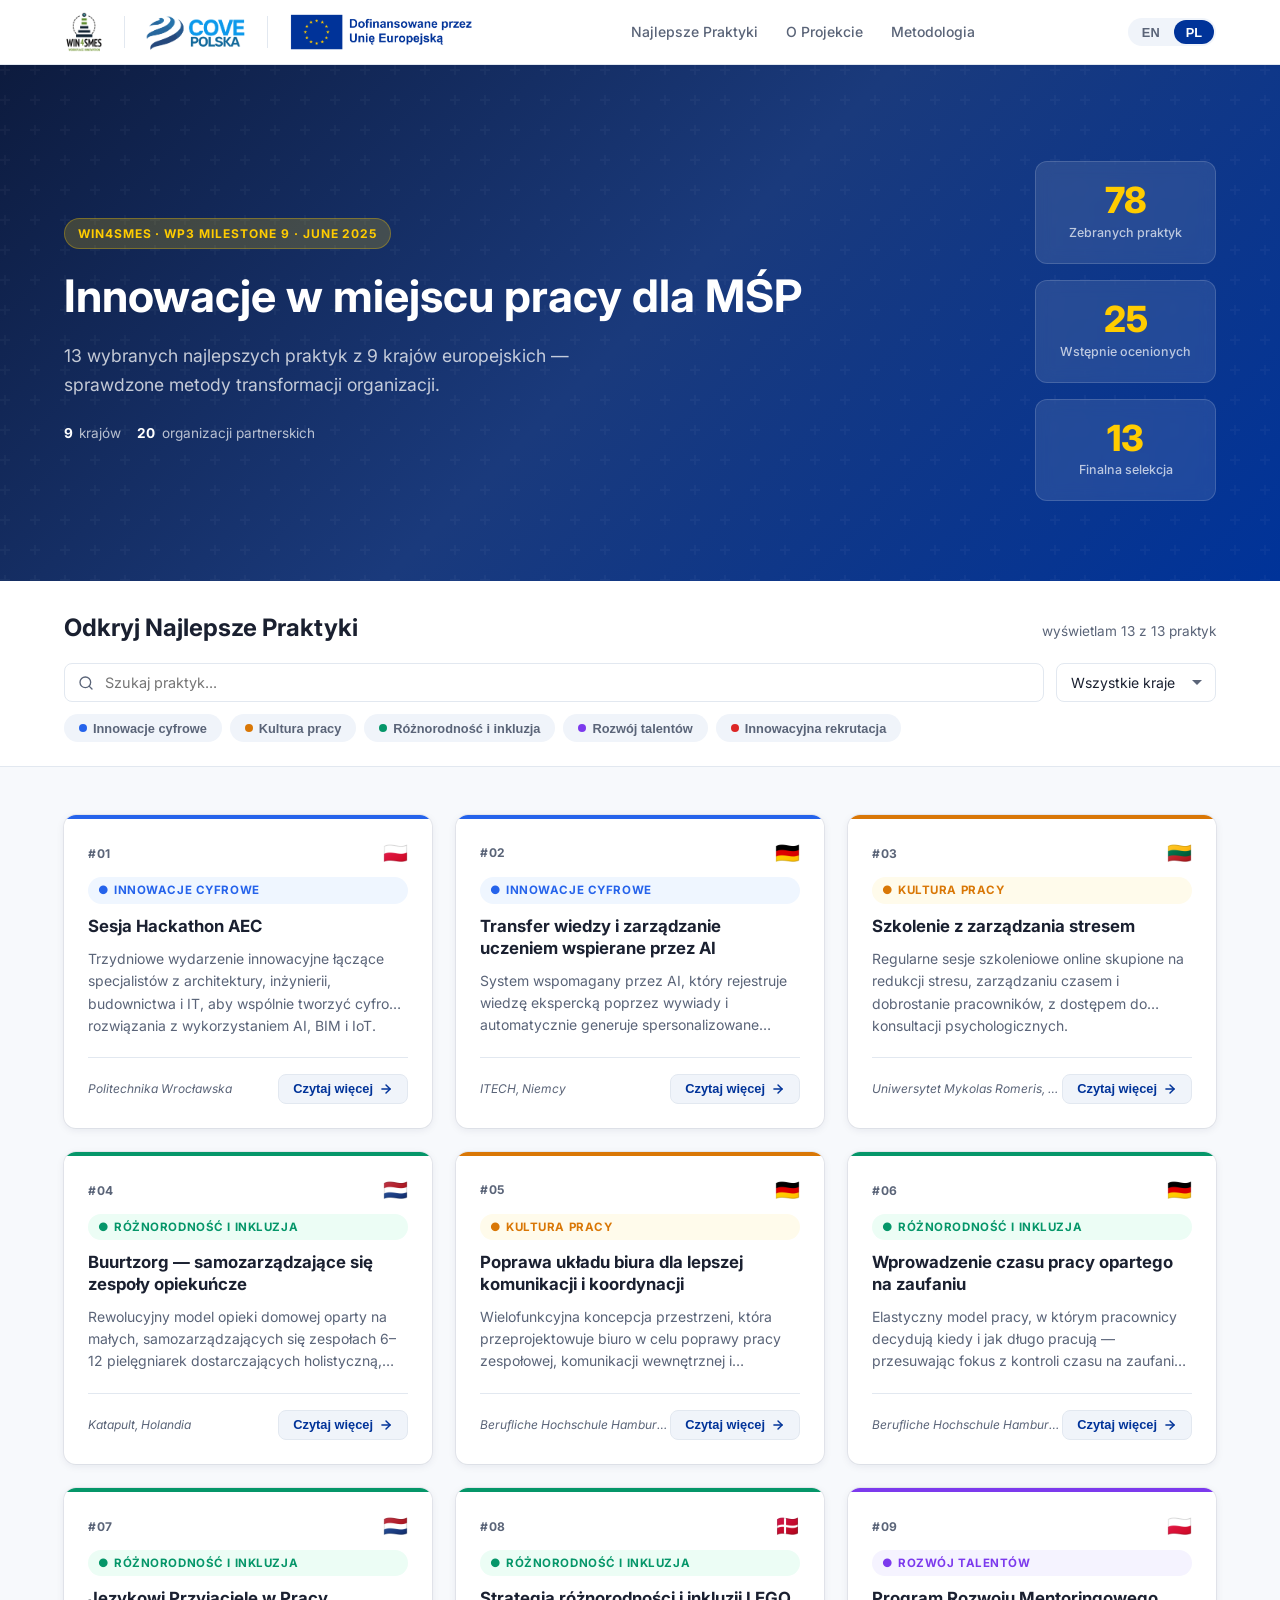
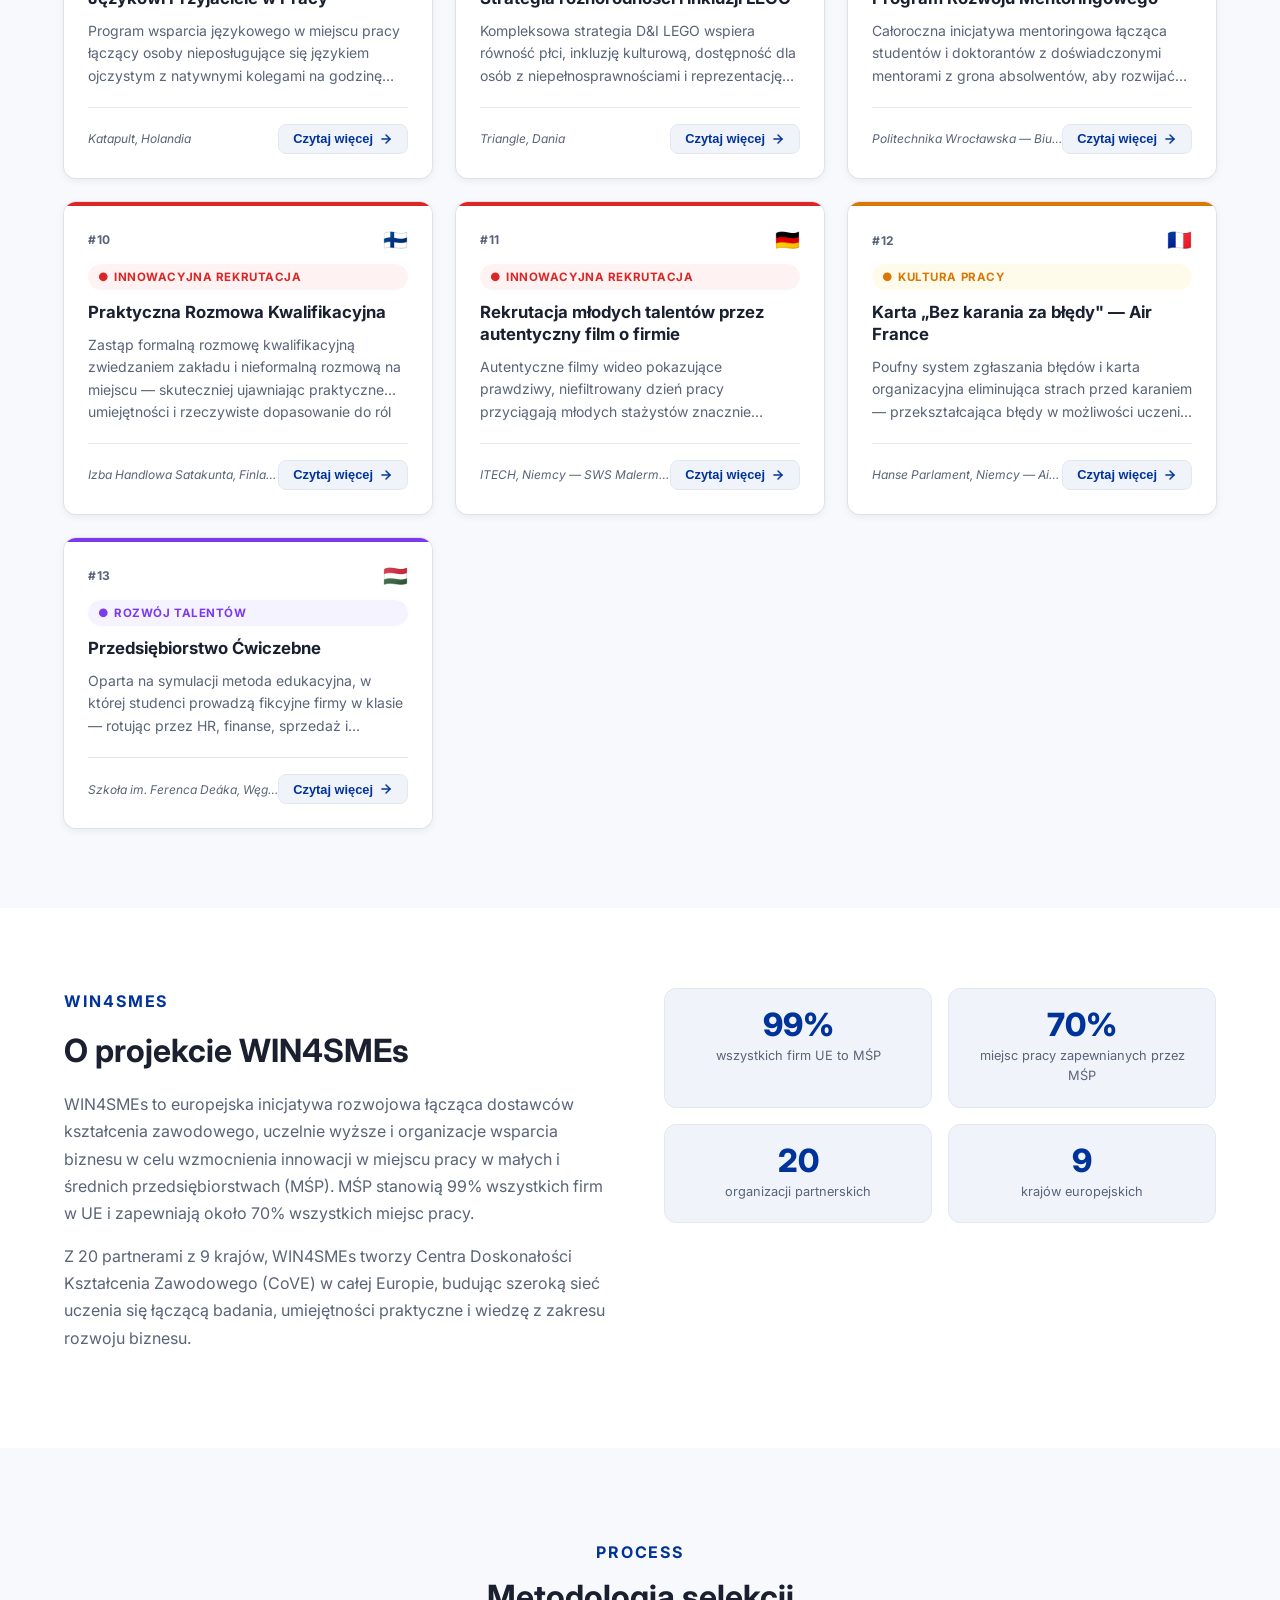
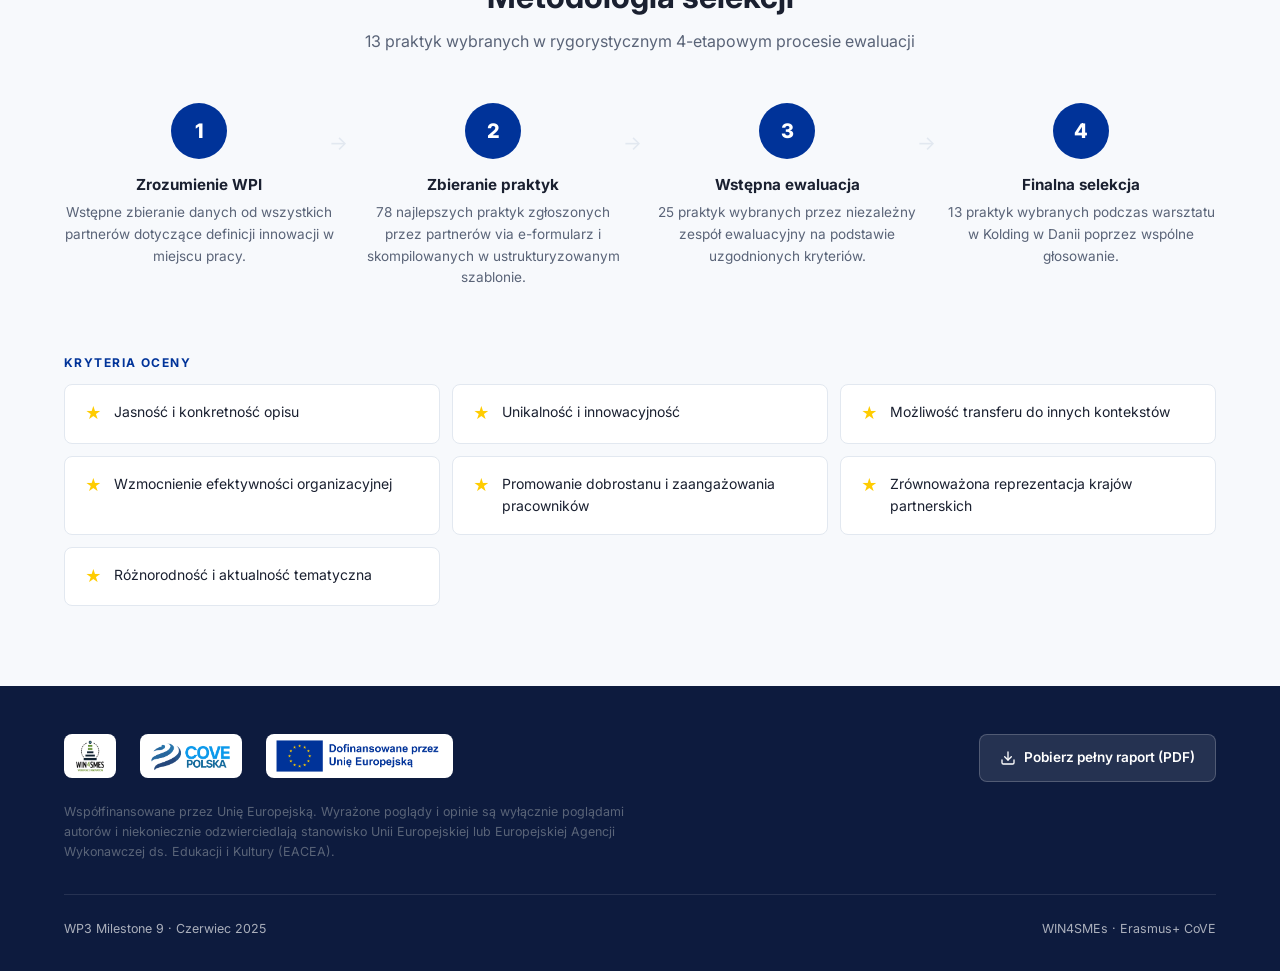
==== index.html @ f253dde6 "Add WIN4SMEs WP3 best practices website Bilingual EN/PL static site presenting 13 selected best prac" ====
<!DOCTYPE html>
<html lang="pl">
<head>
  <meta charset="UTF-8" />
  <meta name="viewport" content="width=device-width, initial-scale=1.0" />
  <title>WIN4SMEs — Best Practices for Workplace Innovation</title>
  <meta name="description" content="13 selected best practices for workplace innovation in SMEs from 9 European countries. WIN4SMEs EU Project." />
  <link rel="preconnect" href="https://fonts.googleapis.com" />
  <link rel="preconnect" href="https://fonts.gstatic.com" crossorigin />
  <link href="https://fonts.googleapis.com/css2?family=Inter:wght@400;500;600;700;800&display=swap" rel="stylesheet" />
  <link rel="stylesheet" href="styles.css" />
</head>
<body>

  <!-- ====================================================
       HEADER
  ==================================================== -->
  <header class="site-header" role="banner">
    <div class="header-inner">
      <div class="logo-strip">
        <img src="assets/Logo-2025.png" alt="WIN4SMEs" id="logo-win4smes" />
        <div class="logo-divider"></div>
        <img src="assets/cove-polska-logo.png" alt="COVE Polska" id="logo-cove" />
        <div class="logo-divider"></div>
        <img src="assets/EN_co_fundedvertical_RGB_Monochrome.png"
             alt="Co-funded by the European Union"
             id="logo-eu"
             class="eu-logo-header" />
      </div>

      <nav class="header-nav" aria-label="Main navigation">
        <a href="#practices" data-i18n="nav_practices">Best Practices</a>
        <a href="#about" data-i18n="nav_about">About Project</a>
        <a href="#methodology" data-i18n="nav_methodology">Methodology</a>
      </nav>

      <div class="lang-switch" role="group" aria-label="Language selection">
        <button class="lang-btn" id="btn-en" onclick="setLang('en')" aria-pressed="false">EN</button>
        <button class="lang-btn active" id="btn-pl" onclick="setLang('pl')" aria-pressed="true">PL</button>
      </div>
    </div>
  </header>

  <!-- ====================================================
       HERO
  ==================================================== -->
  <section class="hero" aria-labelledby="hero-heading">
    <div class="hero-inner">
      <div class="hero-content">
        <div class="hero-tag">WIN4SMEs · WP3 Milestone 9 · June 2025</div>
        <h1 id="hero-heading" data-i18n="hero_title">Workplace Innovation for SMEs</h1>
        <p class="hero-subtitle" data-i18n="hero_subtitle">
          13 selected best practices from 9 European countries — proven approaches to transform your organization.
        </p>
        <div class="hero-meta">
          <span class="hero-badge">
            <strong>9</strong>
            <span data-i18n="hero_countries">countries</span>
          </span>
          <span class="hero-badge">
            <strong>20</strong>
            <span data-i18n="hero_partners">partner organizations</span>
          </span>
        </div>
      </div>

      <div class="hero-stats" aria-label="Project statistics">
        <div class="stat-card">
          <div class="stat-num" data-target="78" id="stat-78">78</div>
          <div class="stat-label" data-i18n="hero_collected">Practices Collected</div>
        </div>
        <div class="stat-card">
          <div class="stat-num" data-target="25" id="stat-25">25</div>
          <div class="stat-label" data-i18n="hero_evaluated">Pre-evaluated</div>
        </div>
        <div class="stat-card">
          <div class="stat-num" data-target="13" id="stat-13">13</div>
          <div class="stat-label" data-i18n="hero_selected">Final Selection</div>
        </div>
      </div>
    </div>
  </section>

  <!-- ====================================================
       FILTER BAR
  ==================================================== -->
  <section class="filter-section" id="practices" aria-label="Filter and search">
    <div class="container">
      <div class="filter-header">
        <h2 data-i18n="filter_title">Explore Best Practices</h2>
        <span class="result-count" id="result-count" aria-live="polite"></span>
      </div>

      <div class="filter-controls">
        <div class="search-wrap">
          <svg width="16" height="16" viewBox="0 0 24 24" fill="none" stroke="currentColor" stroke-width="2" stroke-linecap="round" stroke-linejoin="round" aria-hidden="true">
            <circle cx="11" cy="11" r="8"/><path d="M21 21l-4.35-4.35"/>
          </svg>
          <input
            type="search"
            class="search-input"
            id="search-input"
            data-i18n-placeholder="filter_search"
            placeholder="Search practices..."
            aria-label="Search best practices"
          />
        </div>

        <select class="filter-select" id="country-filter" aria-label="Filter by country">
          <option value="" data-i18n="filter_all_countries">All Countries</option>
          <option value="Denmark">🇩🇰 Denmark</option>
          <option value="Finland">🇫🇮 Finland</option>
          <option value="France">🇫🇷 France</option>
          <option value="Germany">🇩🇪 Germany</option>
          <option value="Hungary">🇭🇺 Hungary</option>
          <option value="Lithuania">🇱🇹 Lithuania</option>
          <option value="Netherlands">🇳🇱 Netherlands</option>
          <option value="Poland">🇵🇱 Poland</option>
        </select>
      </div>

      <div class="category-pills" id="category-pills" role="group" aria-label="Filter by category">
        <!-- Rendered by JS -->
      </div>
    </div>
  </section>

  <!-- ====================================================
       PRACTICES GRID
  ==================================================== -->
  <main class="practices-section">
    <div class="container">
      <div class="practices-grid" id="practices-grid" role="list">
        <!-- Rendered by JS -->
      </div>
    </div>
  </main>

  <!-- ====================================================
       ABOUT SECTION
  ==================================================== -->
  <section class="section section--alt" id="about" aria-labelledby="about-heading">
    <div class="container">
      <div class="about-grid">
        <div class="about-content">
          <p class="section-label">WIN4SMEs</p>
          <h2 id="about-heading" data-i18n="about_title">About the WIN4SMEs Project</h2>
          <p data-i18n="about_text">
            WIN4SMEs is a European development initiative that brings together vocational education providers,
            higher education institutions, and business support organizations to strengthen workplace innovation
            in small and medium-sized enterprises (SMEs). SMEs make up 99% of all businesses in the EU
            and provide around 70% of all jobs.
          </p>
          <p data-i18n="about_text2">
            With 20 partners from 9 countries, WIN4SMEs is establishing Centres of Vocational Excellence (CoVEs)
            across Europe, building a broad learning network that merges research, practical skills,
            and business development expertise.
          </p>
        </div>

        <div class="about-stats" aria-label="Key statistics">
          <div class="about-stat">
            <div class="num">99%</div>
            <div class="lbl" data-i18n="about_stat1">of EU businesses are SMEs</div>
          </div>
          <div class="about-stat">
            <div class="num">70%</div>
            <div class="lbl" data-i18n="about_stat2">of EU jobs provided by SMEs</div>
          </div>
          <div class="about-stat">
            <div class="num">20</div>
            <div class="lbl" data-i18n="about_stat3">partner organizations</div>
          </div>
          <div class="about-stat">
            <div class="num">9</div>
            <div class="lbl" data-i18n="about_stat4">European countries</div>
          </div>
        </div>
      </div>
    </div>
  </section>

  <!-- ====================================================
       METHODOLOGY SECTION
  ==================================================== -->
  <section class="methodology section" id="methodology" aria-labelledby="method-heading">
    <div class="container">
      <div class="method-header">
        <p class="section-label">Process</p>
        <h2 id="method-heading" data-i18n="method_title">Selection Methodology</h2>
        <p data-i18n="method_subtitle">13 practices selected through a rigorous 4-step evaluation process</p>
      </div>

      <div class="method-steps" role="list">
        <div class="method-step" role="listitem">
          <div class="step-icon" aria-hidden="true">1</div>
          <h3 data-i18n="method_step1_title">Understanding WPI</h3>
          <p data-i18n="method_step1_desc">Preliminary data collection from all partners on how they define workplace innovation.</p>
        </div>
        <div class="method-step" role="listitem">
          <div class="step-icon" aria-hidden="true">2</div>
          <h3 data-i18n="method_step2_title">Collecting Practices</h3>
          <p data-i18n="method_step2_desc">78 best practices submitted by partners via e-form and compiled in a structured template.</p>
        </div>
        <div class="method-step" role="listitem">
          <div class="step-icon" aria-hidden="true">3</div>
          <h3 data-i18n="method_step3_title">Pre-evaluation</h3>
          <p data-i18n="method_step3_desc">25 practices shortlisted by an independent evaluation team based on agreed criteria.</p>
        </div>
        <div class="method-step" role="listitem">
          <div class="step-icon" aria-hidden="true">4</div>
          <h3 data-i18n="method_step4_title">Final Selection</h3>
          <p data-i18n="method_step4_desc">13 practices chosen during a workshop in Kolding, Denmark through collaborative voting.</p>
        </div>
      </div>

      <p class="section-label" data-i18n="criteria_title">Evaluation Criteria</p>
      <div class="criteria-grid" id="criteria-grid" role="list">
        <!-- Rendered by JS -->
      </div>
    </div>
  </section>

  <!-- ====================================================
       FOOTER
  ==================================================== -->
  <footer class="site-footer" role="contentinfo">
    <div class="container">
      <div class="footer-inner">
        <div>
          <div class="footer-logos" aria-label="Partner logos">
            <img src="assets/Logo-2025.png" alt="WIN4SMEs" />
            <img src="assets/cove-polska-logo.png" alt="COVE Polska" />
            <img src="assets/EN_co_fundedvertical_RGB_Monochrome.png"
                 alt="Co-funded by the European Union"
                 id="footer-eu-logo"
                 class="eu-logo" />
          </div>
          <p class="footer-funded" data-i18n="footer_funded">
            Co-funded by the European Union. Views and opinions expressed are those of the authors only
            and do not necessarily reflect those of the European Union or EACEA.
          </p>
        </div>
        <div>
          <a href="Milestone09_Workplace-Innovation-for-SMEs_Template-Best-Practices.pdf"
             class="footer-download"
             target="_blank"
             rel="noopener noreferrer"
             aria-label="Download full report PDF">
            <svg width="16" height="16" viewBox="0 0 24 24" fill="none" stroke="currentColor" stroke-width="2" stroke-linecap="round" stroke-linejoin="round" aria-hidden="true">
              <path d="M21 15v4a2 2 0 01-2 2H5a2 2 0 01-2-2v-4"/><polyline points="7 10 12 15 17 10"/><line x1="12" y1="15" x2="12" y2="3"/>
            </svg>
            <span data-i18n="footer_download">Download Full Report (PDF)</span>
          </a>
        </div>
      </div>

      <div class="footer-bottom">
        <span data-i18n="footer_project">WP3 Milestone 9 · June 2025</span>
        <span>WIN4SMEs · Erasmus+ CoVE</span>
      </div>
    </div>
  </footer>

  <!-- ====================================================
       MODAL
  ==================================================== -->
  <div class="modal-backdrop" id="modal-backdrop" role="dialog" aria-modal="true" aria-labelledby="modal-title-text">
    <div class="modal" id="modal">
      <div class="modal-header">
        <div class="modal-badge" id="modal-badge"></div>
        <button class="modal-close" id="modal-close" aria-label="Close dialog">
          <svg width="18" height="18" viewBox="0 0 24 24" fill="none" stroke="currentColor" stroke-width="2.5" stroke-linecap="round" aria-hidden="true">
            <line x1="18" y1="6" x2="6" y2="18"/><line x1="6" y1="6" x2="18" y2="18"/>
          </svg>
        </button>
        <div id="modal-title-text" class="modal-title"></div>
        <div class="modal-partner-row">
          <span class="modal-flag" id="modal-flag"></span>
          <span id="modal-partner-label"></span>
          <span id="modal-partner-name"></span>
        </div>
      </div>
      <div class="modal-body" id="modal-body">
        <!-- Rendered by JS -->
      </div>
    </div>
  </div>

  <script src="data.js"></script>
  <script src="app.js"></script>
</body>
</html>
---- styles.css ----
/* ============================================================
   WIN4SMEs Best Practices — Main Stylesheet
   ============================================================ */

:root {
  --eu-blue: #003399;
  --eu-gold: #FFCC00;
  --navy: #0D1B3E;
  --ink: #1A2030;
  --muted: #5A6478;
  --line: #E2E8F0;
  --bg: #F7F9FC;
  --surface: #FFFFFF;
  --surface-soft: #F0F4FA;
  --radius: 12px;
  --radius-sm: 8px;
  --shadow-card: 0 2px 8px rgba(13,27,62,0.08), 0 0 0 1px rgba(13,27,62,0.06);
  --shadow-hover: 0 8px 24px rgba(13,27,62,0.14), 0 0 0 1px rgba(13,27,62,0.08);
  --shadow-modal: 0 24px 80px rgba(13,27,62,0.22);
  --transition: 0.2s ease;
  --max-w: 1200px;
}

*, *::before, *::after { box-sizing: border-box; margin: 0; padding: 0; }

html { scroll-behavior: smooth; font-size: 16px; }

body {
  font-family: Inter, ui-sans-serif, system-ui, -apple-system, "Segoe UI", sans-serif;
  background: var(--bg);
  color: var(--ink);
  line-height: 1.6;
  -webkit-font-smoothing: antialiased;
}

/* ---- TYPOGRAPHY ---- */
h1, h2, h3, h4 { line-height: 1.25; font-weight: 700; }
h1 { font-size: clamp(1.8rem, 4vw, 2.8rem); }
h2 { font-size: clamp(1.4rem, 3vw, 2rem); }
h3 { font-size: 1.15rem; }
p { color: var(--muted); }

/* ---- LAYOUT ---- */
.container { max-width: var(--max-w); margin: 0 auto; padding: 0 1.5rem; }
.section { padding: 5rem 0; }
.section--alt { background: var(--surface); }

/* ============================================================
   HEADER
   ============================================================ */
.site-header {
  position: sticky;
  top: 0;
  z-index: 100;
  background: rgba(255,255,255,0.95);
  backdrop-filter: blur(12px);
  -webkit-backdrop-filter: blur(12px);
  border-bottom: 1px solid var(--line);
  box-shadow: 0 1px 4px rgba(13,27,62,0.06);
}

.header-inner {
  display: flex;
  align-items: center;
  justify-content: space-between;
  gap: 1.5rem;
  padding: 0.75rem 1.5rem;
  max-width: var(--max-w);
  margin: 0 auto;
}

.logo-strip {
  display: flex;
  align-items: center;
  gap: 1.25rem;
  flex-shrink: 0;
}

.logo-strip img {
  height: 40px;
  width: auto;
  object-fit: contain;
}

.logo-divider {
  width: 1px;
  height: 32px;
  background: var(--line);
}

.header-nav {
  display: flex;
  align-items: center;
  gap: 0.25rem;
}

.header-nav a {
  text-decoration: none;
  font-size: 0.875rem;
  font-weight: 500;
  color: var(--muted);
  padding: 0.4rem 0.75rem;
  border-radius: var(--radius-sm);
  transition: background var(--transition), color var(--transition);
}

.header-nav a:hover { background: var(--surface-soft); color: var(--ink); }

.lang-switch {
  display: flex;
  align-items: center;
  background: var(--surface-soft);
  border-radius: 99px;
  padding: 2px;
  gap: 2px;
  flex-shrink: 0;
}

.lang-btn {
  border: none;
  background: transparent;
  font-size: 0.8rem;
  font-weight: 600;
  padding: 0.3rem 0.75rem;
  border-radius: 99px;
  cursor: pointer;
  color: var(--muted);
  transition: background var(--transition), color var(--transition);
}

.lang-btn.active {
  background: var(--eu-blue);
  color: #fff;
}

/* ============================================================
   HERO
   ============================================================ */
.hero {
  background: linear-gradient(135deg, var(--navy) 0%, #1a3a7c 50%, var(--eu-blue) 100%);
  color: #fff;
  padding: 6rem 0 5rem;
  position: relative;
  overflow: hidden;
}

.hero::before {
  content: '';
  position: absolute;
  inset: 0;
  background: url("data:image/svg+xml,%3Csvg width='60' height='60' viewBox='0 0 60 60' xmlns='http://www.w3.org/2000/svg'%3E%3Cg fill='none' fill-rule='evenodd'%3E%3Cg fill='%23ffffff' fill-opacity='0.03'%3E%3Cpath d='M36 34v-4h-2v4h-4v2h4v4h2v-4h4v-2h-4zm0-30V0h-2v4h-4v2h4v4h2V6h4V4h-4zM6 34v-4H4v4H0v2h4v4h2v-4h4v-2H6zM6 4V0H4v4H0v2h4v4h2V6h4V4H6z'/%3E%3C/g%3E%3C/g%3E%3C/svg%3E");
}

.hero-inner {
  position: relative;
  display: grid;
  grid-template-columns: 1fr auto;
  gap: 3rem;
  align-items: center;
  max-width: var(--max-w);
  margin: 0 auto;
  padding: 0 1.5rem;
}

.hero-tag {
  display: inline-block;
  background: rgba(255,204,0,0.2);
  color: var(--eu-gold);
  font-size: 0.75rem;
  font-weight: 700;
  letter-spacing: 0.08em;
  text-transform: uppercase;
  padding: 0.3rem 0.8rem;
  border-radius: 99px;
  border: 1px solid rgba(255,204,0,0.3);
  margin-bottom: 1.25rem;
}

.hero h1 { color: #fff; margin-bottom: 1rem; }

.hero-subtitle {
  font-size: 1.1rem;
  color: rgba(255,255,255,0.75);
  max-width: 540px;
  line-height: 1.65;
}

.hero-meta {
  display: flex;
  gap: 1rem;
  margin-top: 1.5rem;
  flex-wrap: wrap;
}

.hero-badge {
  display: flex;
  align-items: center;
  gap: 0.4rem;
  font-size: 0.85rem;
  color: rgba(255,255,255,0.7);
}

.hero-badge strong { color: #fff; }

.hero-stats {
  display: flex;
  flex-direction: column;
  gap: 1rem;
}

.stat-card {
  background: rgba(255,255,255,0.1);
  border: 1px solid rgba(255,255,255,0.15);
  border-radius: var(--radius);
  padding: 1.25rem 1.5rem;
  text-align: center;
  min-width: 130px;
  backdrop-filter: blur(8px);
}

.stat-card .stat-num {
  font-size: 2.25rem;
  font-weight: 800;
  color: var(--eu-gold);
  line-height: 1;
  margin-bottom: 0.3rem;
}

.stat-card .stat-label {
  font-size: 0.78rem;
  color: rgba(255,255,255,0.7);
  font-weight: 500;
}

/* ============================================================
   FILTER BAR
   ============================================================ */
.filter-section {
  background: var(--surface);
  border-bottom: 1px solid var(--line);
  padding: 2rem 0 1.5rem;
  position: sticky;
  top: 65px;
  z-index: 90;
}

.filter-header {
  display: flex;
  align-items: baseline;
  justify-content: space-between;
  margin-bottom: 1.25rem;
}

.filter-header h2 { font-size: 1.5rem; }

.result-count {
  font-size: 0.85rem;
  color: var(--muted);
}

.filter-controls {
  display: flex;
  gap: 0.75rem;
  flex-wrap: wrap;
  align-items: center;
}

.search-wrap {
  position: relative;
  flex: 1;
  min-width: 220px;
}

.search-wrap svg {
  position: absolute;
  left: 0.875rem;
  top: 50%;
  transform: translateY(-50%);
  color: var(--muted);
  pointer-events: none;
}

.search-input {
  width: 100%;
  padding: 0.625rem 0.875rem 0.625rem 2.5rem;
  border: 1.5px solid var(--line);
  border-radius: var(--radius-sm);
  font-size: 0.9rem;
  font-family: inherit;
  background: var(--surface);
  color: var(--ink);
  transition: border-color var(--transition), box-shadow var(--transition);
  outline: none;
}

.search-input:focus {
  border-color: var(--eu-blue);
  box-shadow: 0 0 0 3px rgba(0,51,153,0.1);
}

.filter-select {
  padding: 0.625rem 2.25rem 0.625rem 0.875rem;
  border: 1.5px solid var(--line);
  border-radius: var(--radius-sm);
  font-size: 0.875rem;
  font-family: inherit;
  background: var(--surface);
  color: var(--ink);
  cursor: pointer;
  outline: none;
  transition: border-color var(--transition);
  appearance: none;
  -webkit-appearance: none;
  background-image: url("data:image/svg+xml,%3Csvg xmlns='http://www.w3.org/2000/svg' width='12' height='12' viewBox='0 0 12 12'%3E%3Cpath fill='%235A6478' d='M6 8L1 3h10z'/%3E%3C/svg%3E");
  background-repeat: no-repeat;
  background-position: right 0.75rem center;
  min-width: 160px;
}

.filter-select:focus { border-color: var(--eu-blue); }

.category-pills {
  display: flex;
  gap: 0.5rem;
  flex-wrap: wrap;
  margin-top: 0.75rem;
}

.pill {
  display: inline-flex;
  align-items: center;
  gap: 0.375rem;
  padding: 0.35rem 0.875rem;
  border-radius: 99px;
  font-size: 0.8rem;
  font-weight: 600;
  cursor: pointer;
  border: 1.5px solid transparent;
  transition: all var(--transition);
  background: var(--surface-soft);
  color: var(--muted);
}

.pill:hover { background: var(--line); color: var(--ink); }

.pill.active {
  color: #fff;
  border-color: transparent;
}

.pill-dot {
  width: 8px;
  height: 8px;
  border-radius: 50%;
  flex-shrink: 0;
}

/* ============================================================
   PRACTICE GRID
   ============================================================ */
.practices-section { padding: 3rem 0 5rem; }

.practices-grid {
  display: grid;
  grid-template-columns: repeat(auto-fill, minmax(340px, 1fr));
  gap: 1.5rem;
}

.practice-card {
  background: var(--surface);
  border-radius: var(--radius);
  box-shadow: var(--shadow-card);
  display: flex;
  flex-direction: column;
  cursor: pointer;
  transition: transform var(--transition), box-shadow var(--transition);
  overflow: hidden;
}

.practice-card:hover {
  transform: translateY(-4px);
  box-shadow: var(--shadow-hover);
}

.card-accent {
  height: 4px;
  border-radius: var(--radius) var(--radius) 0 0;
}

.card-body { padding: 1.5rem; flex: 1; display: flex; flex-direction: column; }

.card-meta {
  display: flex;
  align-items: center;
  justify-content: space-between;
  margin-bottom: 0.875rem;
}

.card-number {
  font-size: 0.75rem;
  font-weight: 700;
  color: var(--muted);
  letter-spacing: 0.06em;
}

.card-flag {
  font-size: 1.25rem;
  line-height: 1;
}

.card-category {
  display: inline-flex;
  align-items: center;
  gap: 0.3rem;
  font-size: 0.72rem;
  font-weight: 700;
  letter-spacing: 0.05em;
  text-transform: uppercase;
  padding: 0.25rem 0.6rem;
  border-radius: 99px;
  margin-bottom: 0.75rem;
}

.card-title {
  font-size: 1.05rem;
  font-weight: 700;
  color: var(--ink);
  line-height: 1.3;
  margin-bottom: 0.625rem;
}

.card-desc {
  font-size: 0.875rem;
  color: var(--muted);
  line-height: 1.6;
  flex: 1;
  margin-bottom: 1.25rem;
  display: -webkit-box;
  -webkit-line-clamp: 3;
  -webkit-box-orient: vertical;
  overflow: hidden;
}

.card-footer {
  display: flex;
  align-items: center;
  justify-content: space-between;
  padding-top: 1rem;
  border-top: 1px solid var(--line);
}

.card-partner {
  font-size: 0.75rem;
  color: var(--muted);
  font-style: italic;
  max-width: 60%;
  white-space: nowrap;
  overflow: hidden;
  text-overflow: ellipsis;
}

.btn-read {
  display: inline-flex;
  align-items: center;
  gap: 0.375rem;
  font-size: 0.8rem;
  font-weight: 600;
  color: var(--eu-blue);
  background: var(--surface-soft);
  border: 1px solid var(--line);
  border-radius: var(--radius-sm);
  padding: 0.4rem 0.875rem;
  cursor: pointer;
  transition: background var(--transition), color var(--transition);
  text-decoration: none;
  white-space: nowrap;
}

.btn-read:hover { background: var(--eu-blue); color: #fff; border-color: var(--eu-blue); }

.no-results {
  grid-column: 1 / -1;
  text-align: center;
  padding: 4rem 1rem;
  color: var(--muted);
}

.no-results .emoji { font-size: 3rem; margin-bottom: 1rem; }
.no-results h3 { color: var(--ink); margin-bottom: 0.5rem; }

/* ============================================================
   MODAL
   ============================================================ */
.modal-backdrop {
  position: fixed;
  inset: 0;
  background: rgba(13,27,62,0.55);
  backdrop-filter: blur(4px);
  -webkit-backdrop-filter: blur(4px);
  z-index: 200;
  display: flex;
  align-items: center;
  justify-content: center;
  padding: 1rem;
  opacity: 0;
  visibility: hidden;
  transition: opacity 0.25s ease, visibility 0.25s ease;
}

.modal-backdrop.open { opacity: 1; visibility: visible; }

.modal {
  background: var(--surface);
  border-radius: 16px;
  box-shadow: var(--shadow-modal);
  width: 100%;
  max-width: 760px;
  max-height: 90vh;
  display: flex;
  flex-direction: column;
  transform: translateY(20px) scale(0.98);
  transition: transform 0.25s ease;
  overflow: hidden;
}

.modal-backdrop.open .modal { transform: translateY(0) scale(1); }

.modal-header {
  padding: 1.5rem 1.75rem 1.25rem;
  border-bottom: 1px solid var(--line);
  flex-shrink: 0;
  position: relative;
}

.modal-badge {
  display: inline-flex;
  align-items: center;
  gap: 0.35rem;
  font-size: 0.72rem;
  font-weight: 700;
  text-transform: uppercase;
  letter-spacing: 0.06em;
  padding: 0.25rem 0.65rem;
  border-radius: 99px;
  margin-bottom: 0.75rem;
}

.modal-title {
  font-size: 1.3rem;
  font-weight: 800;
  color: var(--ink);
  line-height: 1.3;
  margin-bottom: 0.5rem;
  padding-right: 2.5rem;
}

.modal-partner-row {
  display: flex;
  align-items: center;
  gap: 0.5rem;
  font-size: 0.83rem;
  color: var(--muted);
}

.modal-flag { font-size: 1.1rem; }

.modal-close {
  position: absolute;
  top: 1.25rem;
  right: 1.25rem;
  width: 36px;
  height: 36px;
  border-radius: 50%;
  border: none;
  background: var(--surface-soft);
  cursor: pointer;
  display: flex;
  align-items: center;
  justify-content: center;
  color: var(--muted);
  transition: background var(--transition), color var(--transition);
  font-size: 1.1rem;
}

.modal-close:hover { background: var(--line); color: var(--ink); }

.modal-body {
  padding: 1.5rem 1.75rem;
  overflow-y: auto;
  flex: 1;
}

.modal-desc {
  font-size: 0.95rem;
  color: var(--ink);
  line-height: 1.7;
  margin-bottom: 2rem;
  padding-bottom: 1.5rem;
  border-bottom: 1px solid var(--line);
}

.modal-section { margin-bottom: 1.75rem; }

.modal-section-title {
  font-size: 0.75rem;
  font-weight: 700;
  text-transform: uppercase;
  letter-spacing: 0.1em;
  color: var(--eu-blue);
  margin-bottom: 0.75rem;
}

.modal-list {
  list-style: none;
  display: flex;
  flex-direction: column;
  gap: 0.5rem;
}

.modal-list li {
  display: flex;
  gap: 0.625rem;
  font-size: 0.9rem;
  color: var(--ink);
  line-height: 1.5;
}

.modal-list li::before {
  content: '✓';
  flex-shrink: 0;
  font-weight: 700;
  margin-top: 1px;
}

.modal-list.steps li::before {
  counter-increment: steps;
  content: counter(steps);
  background: var(--eu-blue);
  color: #fff;
  font-size: 0.7rem;
  font-weight: 700;
  width: 20px;
  height: 20px;
  border-radius: 50%;
  display: flex;
  align-items: center;
  justify-content: center;
  flex-shrink: 0;
  margin-top: 2px;
}

.modal-list.steps { counter-reset: steps; }

.modal-text {
  font-size: 0.9rem;
  color: var(--ink);
  line-height: 1.65;
}

.modal-contact {
  background: var(--surface-soft);
  border-radius: var(--radius-sm);
  padding: 1rem 1.25rem;
  font-size: 0.85rem;
  color: var(--ink);
  line-height: 1.7;
}

.modal-links {
  display: flex;
  gap: 0.5rem;
  flex-wrap: wrap;
  margin-top: 0.75rem;
}

.modal-link {
  display: inline-flex;
  align-items: center;
  gap: 0.3rem;
  font-size: 0.8rem;
  font-weight: 600;
  color: var(--eu-blue);
  background: #fff;
  border: 1px solid var(--line);
  border-radius: var(--radius-sm);
  padding: 0.35rem 0.75rem;
  text-decoration: none;
  transition: background var(--transition), border-color var(--transition);
}

.modal-link:hover { background: var(--eu-blue); color: #fff; border-color: var(--eu-blue); }

/* ============================================================
   ABOUT SECTION
   ============================================================ */
.about-grid {
  display: grid;
  grid-template-columns: 1fr 1fr;
  gap: 3rem;
  align-items: start;
}

.about-content h2 { margin-bottom: 1.25rem; }

.about-content p {
  margin-bottom: 1rem;
  font-size: 1rem;
  line-height: 1.7;
}

.about-stats {
  display: grid;
  grid-template-columns: 1fr 1fr;
  gap: 1rem;
}

.about-stat {
  background: var(--surface-soft);
  border-radius: var(--radius);
  padding: 1.25rem;
  text-align: center;
  border: 1px solid var(--line);
}

.about-stat .num {
  font-size: 2rem;
  font-weight: 800;
  color: var(--eu-blue);
  line-height: 1;
}

.about-stat .lbl {
  font-size: 0.8rem;
  color: var(--muted);
  margin-top: 0.3rem;
}

/* ============================================================
   METHODOLOGY SECTION
   ============================================================ */
.methodology { padding: 5rem 0; }

.method-header { text-align: center; margin-bottom: 3rem; }
.method-header p { margin-top: 0.75rem; font-size: 1rem; }

.method-steps {
  display: grid;
  grid-template-columns: repeat(4, 1fr);
  gap: 1.5rem;
  margin-bottom: 4rem;
}

.method-step {
  text-align: center;
  position: relative;
}

.method-step::after {
  content: '→';
  position: absolute;
  right: -0.875rem;
  top: 1.5rem;
  color: var(--line);
  font-size: 1.25rem;
}

.method-step:last-child::after { display: none; }

.step-icon {
  width: 56px;
  height: 56px;
  border-radius: 50%;
  background: var(--eu-blue);
  color: #fff;
  font-size: 1.25rem;
  font-weight: 800;
  display: flex;
  align-items: center;
  justify-content: center;
  margin: 0 auto 1rem;
}

.method-step h3 { font-size: 0.95rem; margin-bottom: 0.5rem; }
.method-step p { font-size: 0.85rem; }

.criteria-grid {
  display: grid;
  grid-template-columns: repeat(auto-fill, minmax(280px, 1fr));
  gap: 0.75rem;
}

.criteria-item {
  display: flex;
  align-items: flex-start;
  gap: 0.75rem;
  background: var(--surface);
  border: 1px solid var(--line);
  border-radius: var(--radius-sm);
  padding: 1rem 1.25rem;
  font-size: 0.875rem;
  color: var(--ink);
}

.criteria-item::before {
  content: '★';
  color: var(--eu-gold);
  flex-shrink: 0;
  font-size: 1rem;
}

/* ============================================================
   FOOTER
   ============================================================ */
.site-footer {
  background: var(--navy);
  color: rgba(255,255,255,0.65);
  padding: 3rem 0 2rem;
}

.footer-inner {
  display: grid;
  grid-template-columns: 1fr auto;
  gap: 3rem;
  align-items: start;
  margin-bottom: 2rem;
}

.footer-logos {
  display: flex;
  align-items: center;
  gap: 1.5rem;
  flex-wrap: wrap;
  margin-bottom: 1.5rem;
}

.footer-logos img {
  height: 44px;
  width: auto;
  object-fit: contain;
  background: #fff;
  padding: 6px 10px;
  border-radius: 8px;
}

.footer-logos img.eu-logo {
  padding: 4px 8px;
}

.footer-funded {
  font-size: 0.78rem;
  line-height: 1.6;
  max-width: 560px;
}

.footer-download {
  display: inline-flex;
  align-items: center;
  gap: 0.5rem;
  background: rgba(255,255,255,0.1);
  border: 1px solid rgba(255,255,255,0.2);
  color: #fff;
  text-decoration: none;
  font-size: 0.85rem;
  font-weight: 600;
  padding: 0.75rem 1.25rem;
  border-radius: var(--radius-sm);
  transition: background var(--transition);
  white-space: nowrap;
}

.footer-download:hover { background: rgba(255,255,255,0.2); }

.footer-bottom {
  border-top: 1px solid rgba(255,255,255,0.1);
  padding-top: 1.5rem;
  font-size: 0.78rem;
  display: flex;
  align-items: center;
  justify-content: space-between;
  flex-wrap: wrap;
  gap: 0.75rem;
}

/* ============================================================
   ANIMATIONS
   ============================================================ */
@keyframes countUp {
  from { opacity: 0; transform: translateY(10px); }
  to   { opacity: 1; transform: translateY(0); }
}

.stat-card { animation: countUp 0.6s ease both; }
.stat-card:nth-child(1) { animation-delay: 0.1s; }
.stat-card:nth-child(2) { animation-delay: 0.2s; }
.stat-card:nth-child(3) { animation-delay: 0.3s; }

.practice-card {
  animation: countUp 0.4s ease both;
}

/* ============================================================
   RESPONSIVE
   ============================================================ */
@media (max-width: 900px) {
  .hero-inner { grid-template-columns: 1fr; }
  .hero-stats { flex-direction: row; flex-wrap: wrap; }
  .stat-card { min-width: 100px; flex: 1; }

  .about-grid { grid-template-columns: 1fr; }
  .method-steps { grid-template-columns: 1fr 1fr; }
  .method-step::after { display: none; }

  .footer-inner { grid-template-columns: 1fr; gap: 2rem; }
}

@media (max-width: 640px) {
  .header-inner { flex-wrap: wrap; gap: 0.75rem; }
  .header-nav { display: none; }
  .logo-strip img { height: 32px; }

  .practices-grid { grid-template-columns: 1fr; }
  .method-steps { grid-template-columns: 1fr; }

  .filter-section { top: 55px; }
  .filter-controls { flex-direction: column; }
  .search-wrap { min-width: 100%; }
  .filter-select { min-width: 100%; }

  .modal { max-height: 95vh; border-radius: 12px 12px 0 0; }
  .modal-backdrop { align-items: flex-end; padding: 0; }

  .about-stats { grid-template-columns: 1fr 1fr; }

  .footer-bottom { flex-direction: column; }
  .footer-logos img { height: 36px; }
}

@media (min-width: 641px) and (max-width: 900px) {
  .practices-grid { grid-template-columns: repeat(2, 1fr); }
}

/* ---- Utility ---- */
.sr-only {
  position: absolute; width: 1px; height: 1px;
  padding: 0; margin: -1px; overflow: hidden;
  clip: rect(0,0,0,0); border: 0;
}

.section-label {
  font-size: 0.75rem;
  font-weight: 700;
  letter-spacing: 0.12em;
  text-transform: uppercase;
  color: var(--eu-blue);
  margin-bottom: 0.75rem;
}
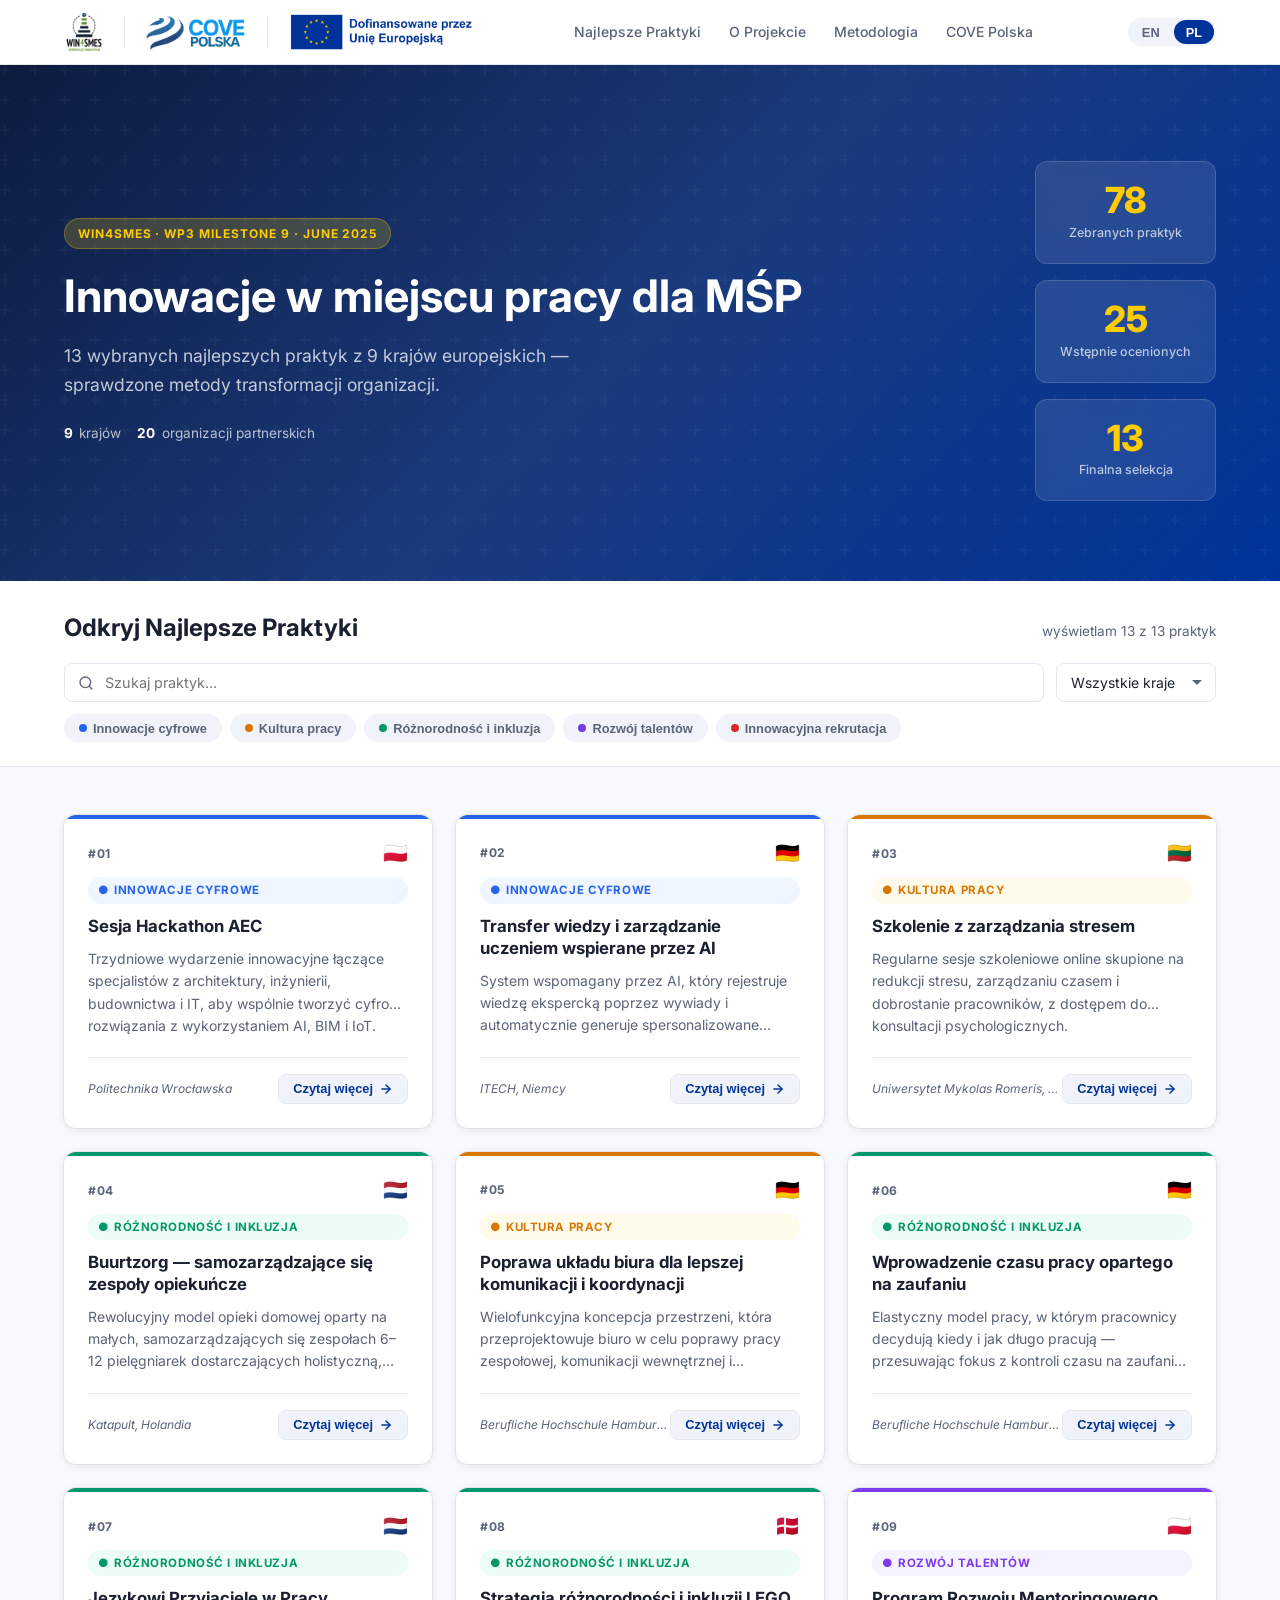
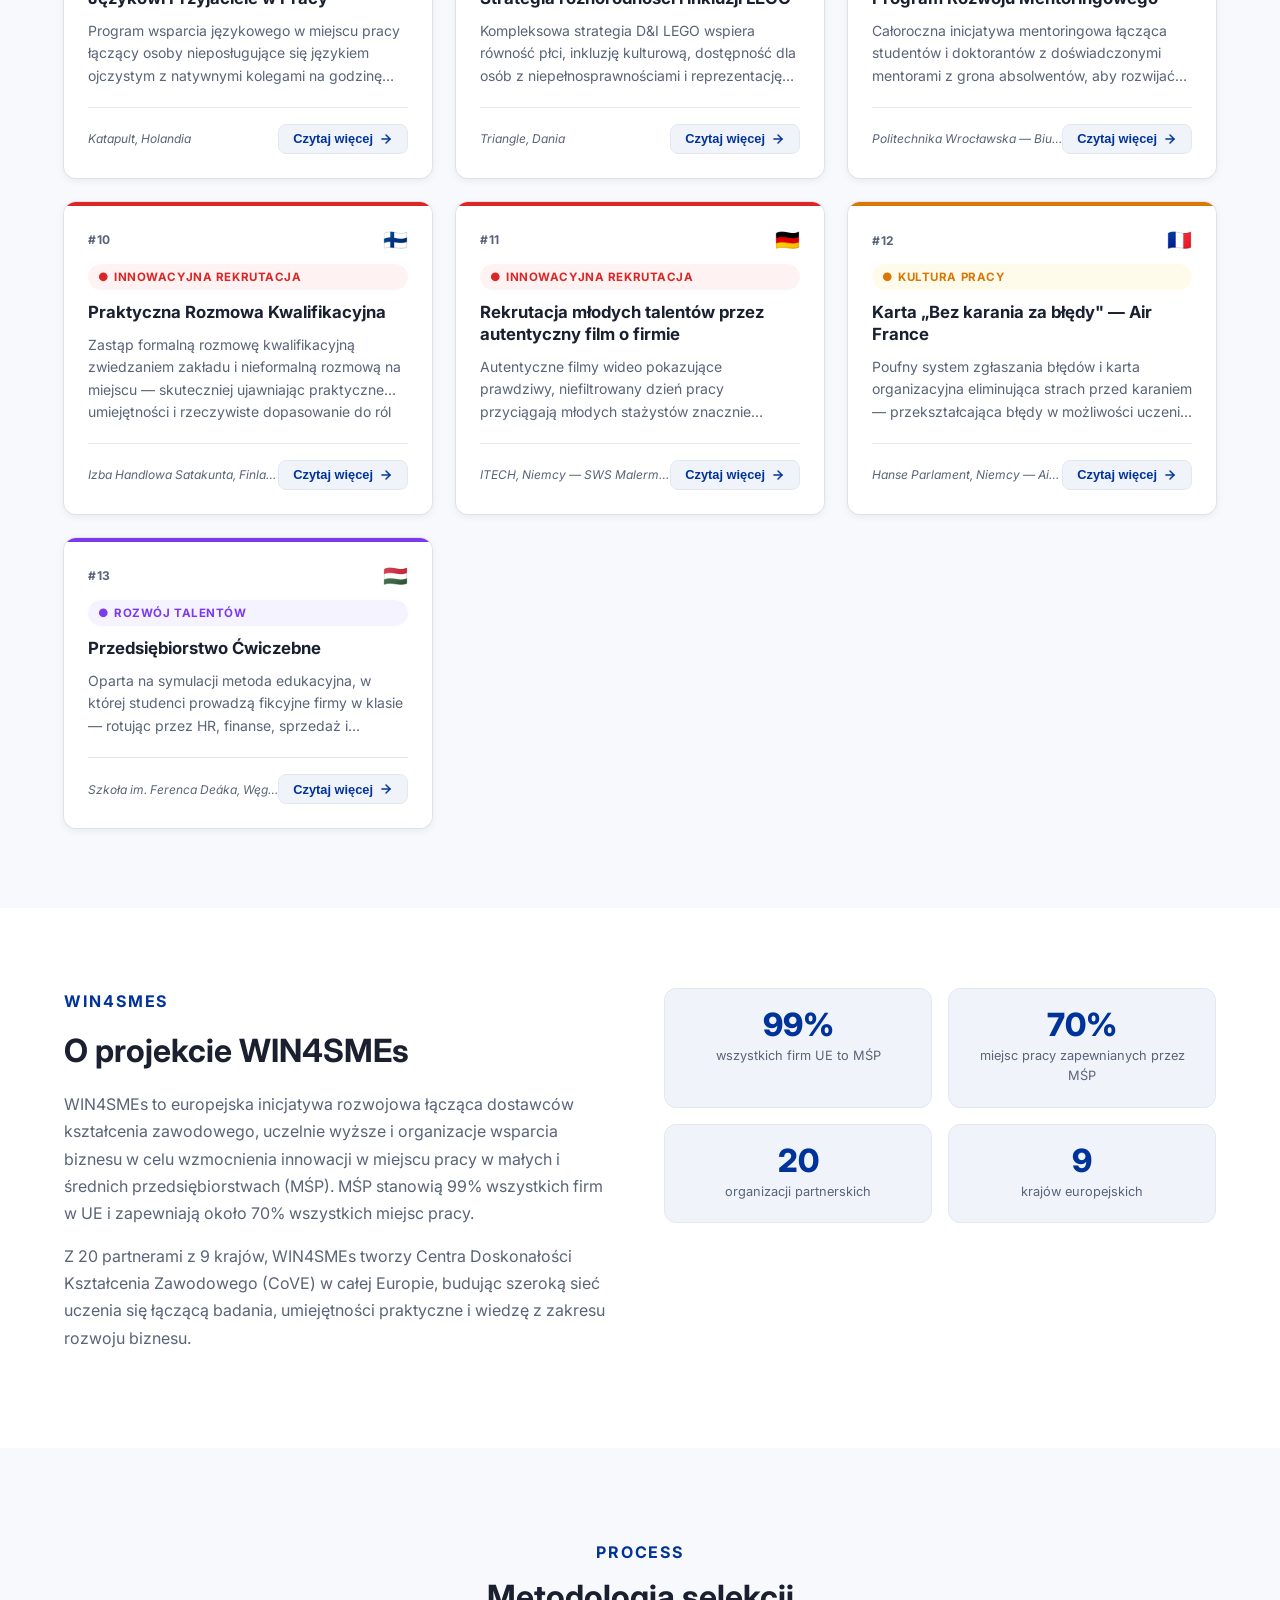
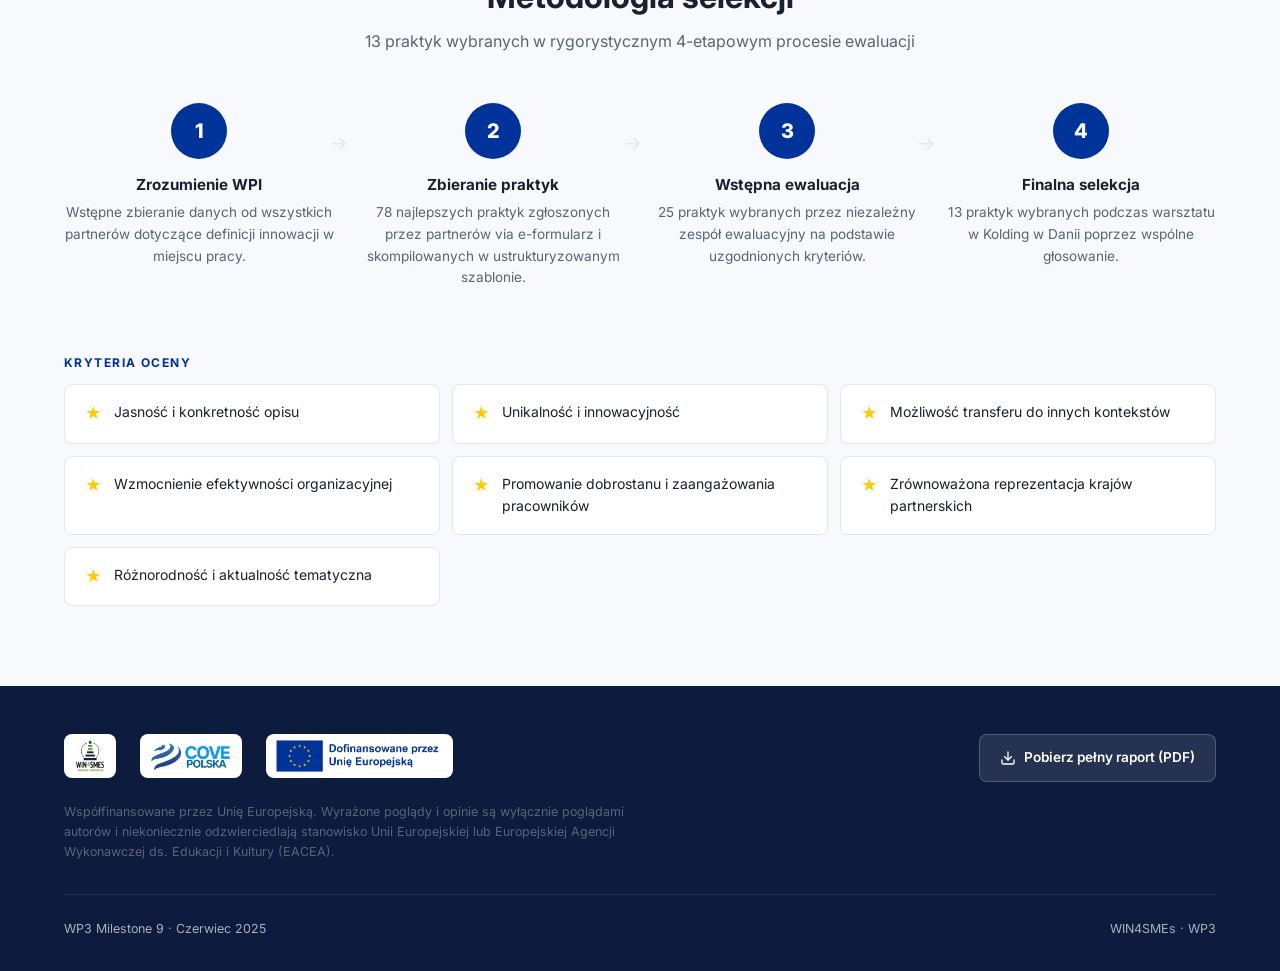
==== commit 6016fe5c: "Add COVE Polska page, logo links, remove Erasmus+ references - New cove-polska.html with partner pro" ====
--- a/index.html
+++ b/index.html
@@ -18,20 +18,27 @@
   <header class="site-header" role="banner">
     <div class="header-inner">
       <div class="logo-strip">
-        <img src="assets/Logo-2025.png" alt="WIN4SMEs" id="logo-win4smes" />
+        <a href="https://win4smes.eu" target="_blank" rel="noopener noreferrer" aria-label="WIN4SMEs website">
+          <img src="assets/Logo-2025.png" alt="WIN4SMEs" id="logo-win4smes" />
+        </a>
         <div class="logo-divider"></div>
-        <img src="assets/cove-polska-logo.png" alt="COVE Polska" id="logo-cove" />
+        <a href="https://covepolska.pl" target="_blank" rel="noopener noreferrer" aria-label="COVE Polska website">
+          <img src="assets/cove-polska-logo.png" alt="COVE Polska" id="logo-cove" />
+        </a>
         <div class="logo-divider"></div>
-        <img src="assets/EN_co_fundedvertical_RGB_Monochrome.png"
-             alt="Co-funded by the European Union"
-             id="logo-eu"
-             class="eu-logo-header" />
+        <a href="https://ec.europa.eu/info/funding-tenders/opportunities/portal/screen/home" target="_blank" rel="noopener noreferrer" aria-label="EU Funding portal">
+          <img src="assets/EN_co_fundedvertical_RGB_Monochrome.png"
+               alt="Co-funded by the European Union"
+               id="logo-eu"
+               class="eu-logo-header" />
+        </a>
       </div>
 
       <nav class="header-nav" aria-label="Main navigation">
         <a href="#practices" data-i18n="nav_practices">Best Practices</a>
         <a href="#about" data-i18n="nav_about">About Project</a>
         <a href="#methodology" data-i18n="nav_methodology">Methodology</a>
+        <a href="cove-polska.html" data-i18n="nav_cove">COVE Polska</a>
       </nav>
 
       <div class="lang-switch" role="group" aria-label="Language selection">
@@ -229,12 +236,18 @@
       <div class="footer-inner">
         <div>
           <div class="footer-logos" aria-label="Partner logos">
-            <img src="assets/Logo-2025.png" alt="WIN4SMEs" />
-            <img src="assets/cove-polska-logo.png" alt="COVE Polska" />
-            <img src="assets/EN_co_fundedvertical_RGB_Monochrome.png"
-                 alt="Co-funded by the European Union"
-                 id="footer-eu-logo"
-                 class="eu-logo" />
+            <a href="https://win4smes.eu" target="_blank" rel="noopener noreferrer" aria-label="WIN4SMEs website">
+              <img src="assets/Logo-2025.png" alt="WIN4SMEs" />
+            </a>
+            <a href="https://covepolska.pl" target="_blank" rel="noopener noreferrer" aria-label="COVE Polska website">
+              <img src="assets/cove-polska-logo.png" alt="COVE Polska" />
+            </a>
+            <a href="https://ec.europa.eu/info/funding-tenders/opportunities/portal/screen/home" target="_blank" rel="noopener noreferrer" aria-label="EU Funding portal">
+              <img src="assets/EN_co_fundedvertical_RGB_Monochrome.png"
+                   alt="Co-funded by the European Union"
+                   id="footer-eu-logo"
+                   class="eu-logo" />
+            </a>
           </div>
           <p class="footer-funded" data-i18n="footer_funded">
             Co-funded by the European Union. Views and opinions expressed are those of the authors only
@@ -257,7 +270,7 @@
 
       <div class="footer-bottom">
         <span data-i18n="footer_project">WP3 Milestone 9 · June 2025</span>
-        <span>WIN4SMEs · Erasmus+ CoVE</span>
+        <span>WIN4SMEs · WP3</span>
       </div>
     </div>
   </footer>
--- a/styles.css
+++ b/styles.css
@@ -76,6 +76,14 @@
   flex-shrink: 0;
 }
 
+.logo-strip a {
+  display: inline-flex;
+  align-items: center;
+  border-radius: 6px;
+  transition: opacity var(--transition);
+}
+.logo-strip a:hover { opacity: 0.75; }
+
 .logo-strip img {
   height: 40px;
   width: auto;
@@ -833,6 +841,14 @@
   margin-bottom: 1.5rem;
 }
 
+.footer-logos a {
+  display: inline-flex;
+  align-items: center;
+  border-radius: 8px;
+  transition: opacity var(--transition);
+}
+.footer-logos a:hover { opacity: 0.8; }
+
 .footer-logos img {
   height: 44px;
   width: auto;
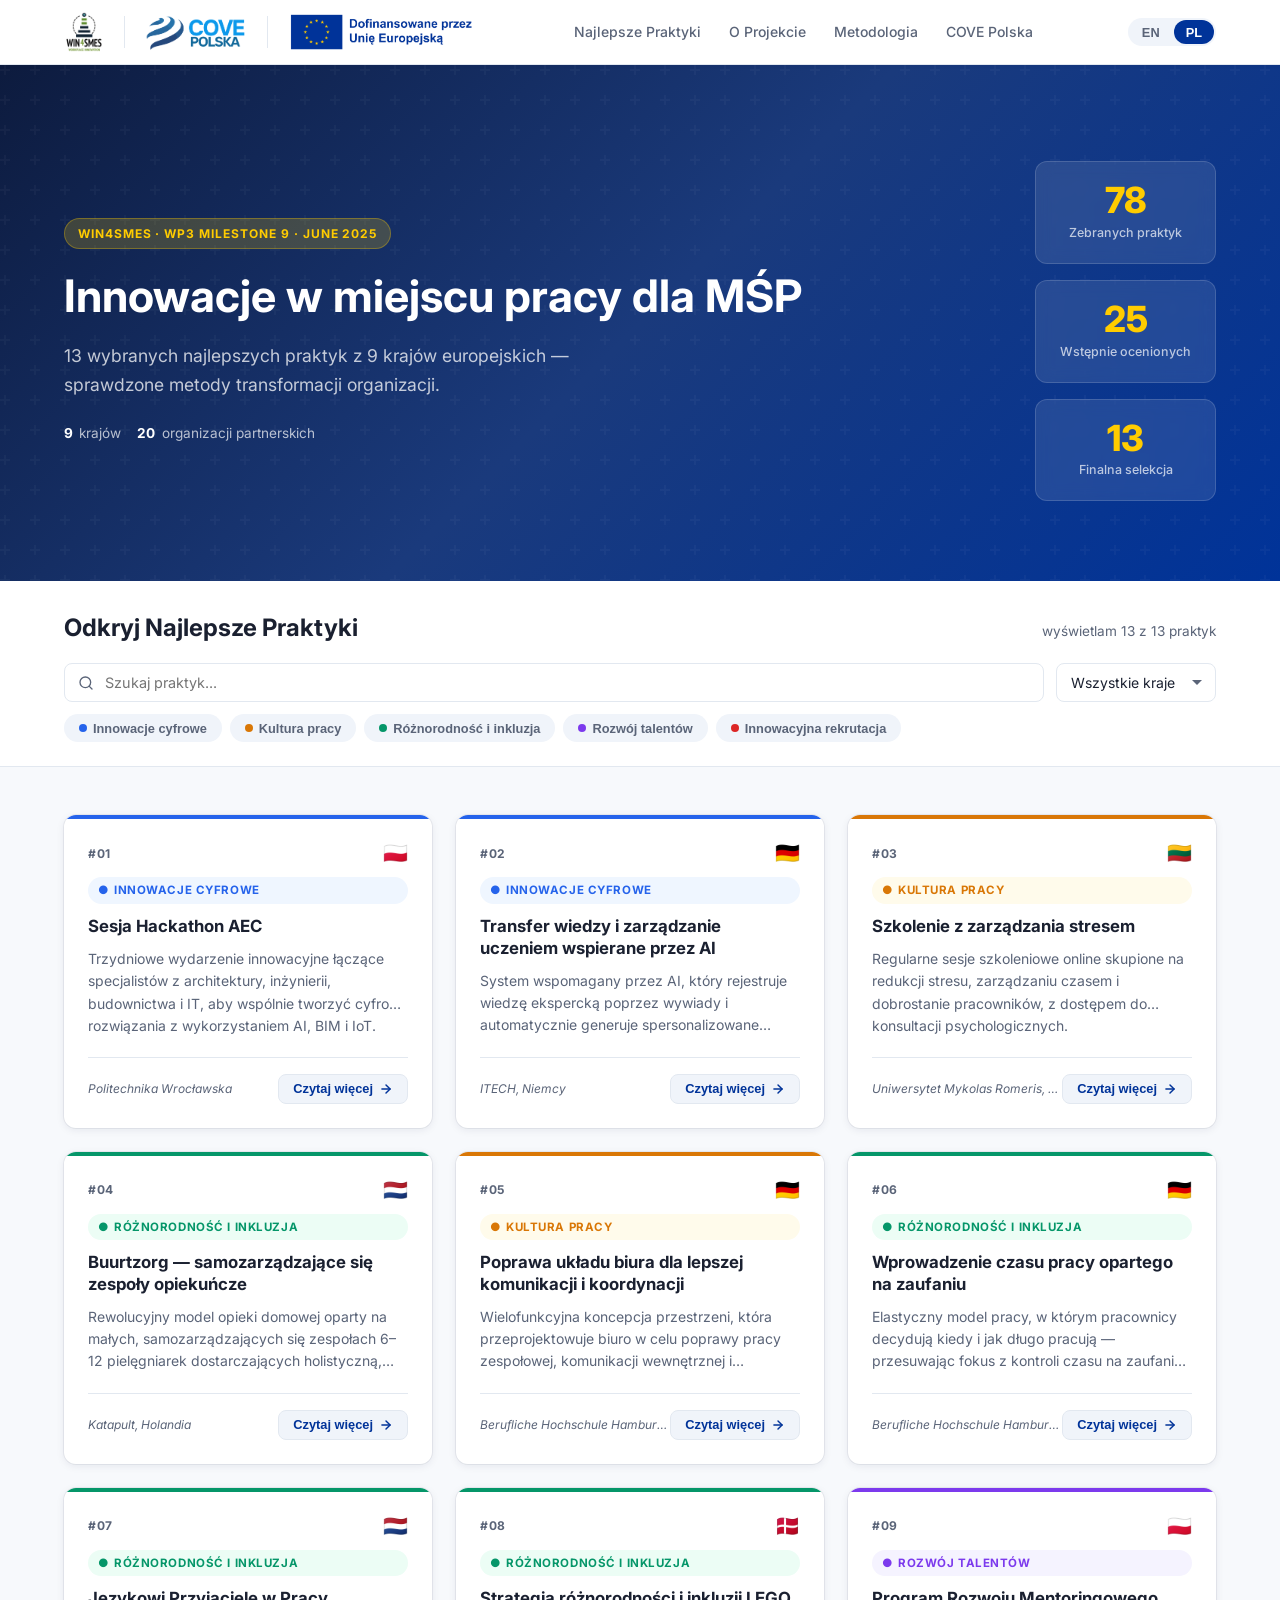
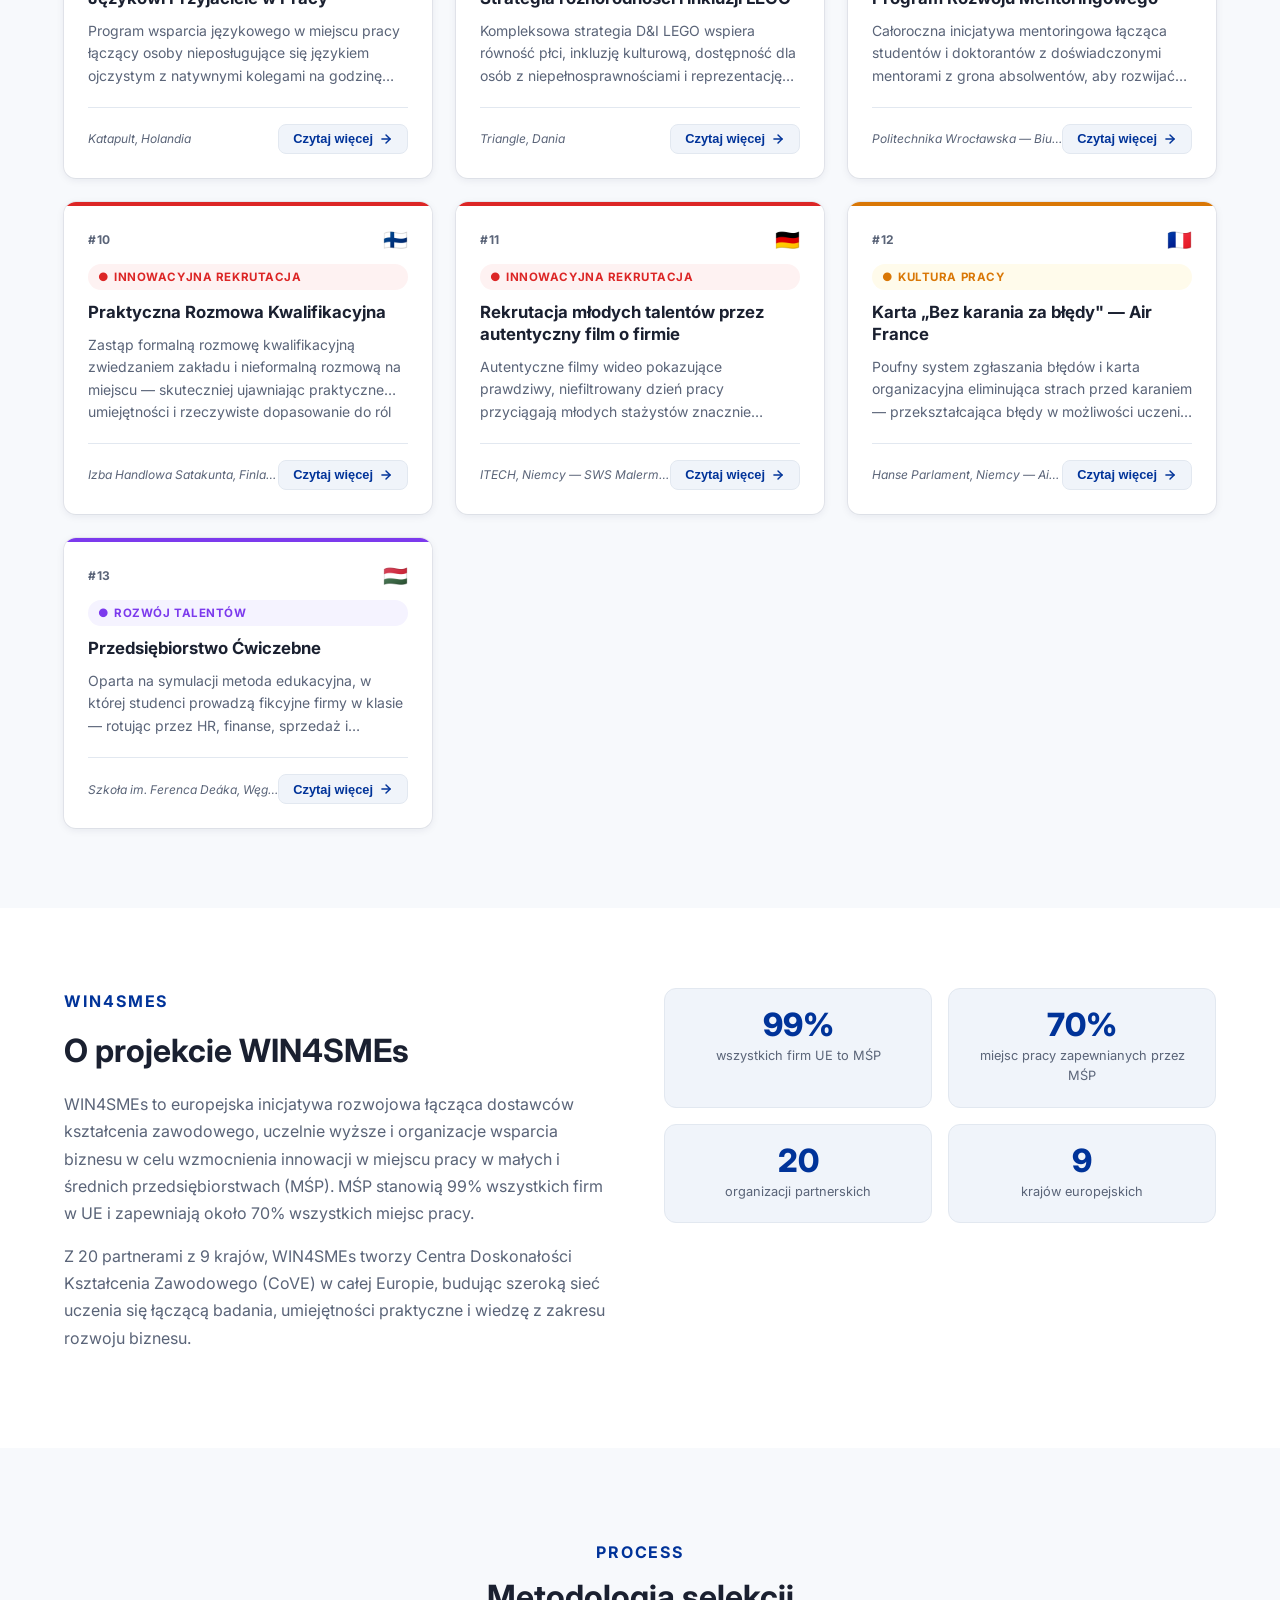
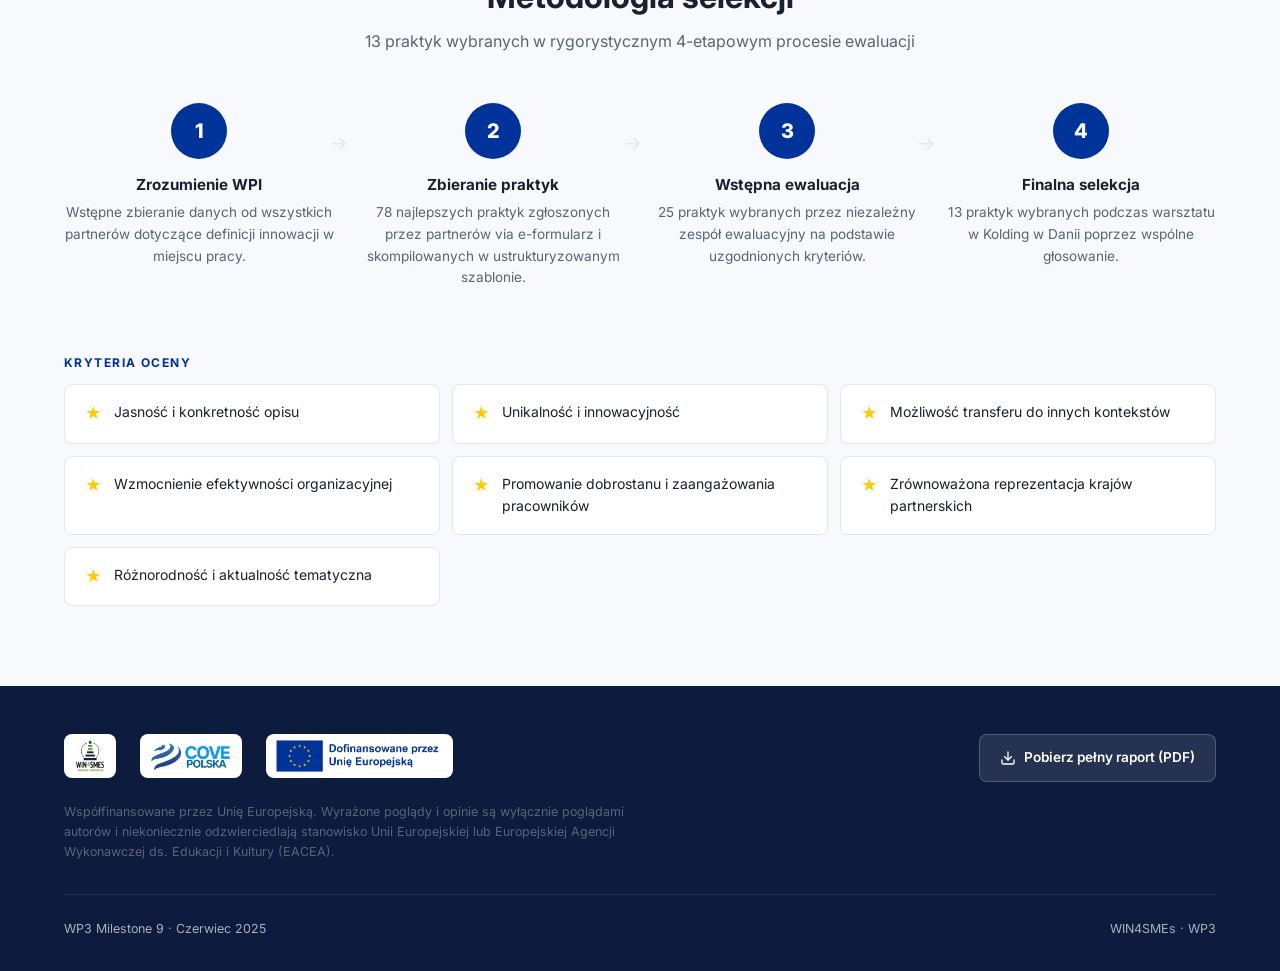
==== commit ca078266: "Add hamburger mobile nav to index.html and cove-polska.html - Hamburger button (☰) visible only on m" ====
--- a/index.html
+++ b/index.html
@@ -41,12 +41,25 @@
         <a href="cove-polska.html" data-i18n="nav_cove">COVE Polska</a>
       </nav>
 
+      <button class="hamburger" id="hamburger-btn" aria-label="Menu" aria-expanded="false" onclick="toggleMobileNav()">
+        <svg width="22" height="22" viewBox="0 0 24 24" fill="none" stroke="currentColor" stroke-width="2.2" stroke-linecap="round" aria-hidden="true">
+          <line x1="3" y1="6" x2="21" y2="6"/><line x1="3" y1="12" x2="21" y2="12"/><line x1="3" y1="18" x2="21" y2="18"/>
+        </svg>
+      </button>
+
       <div class="lang-switch" role="group" aria-label="Language selection">
         <button class="lang-btn" id="btn-en" onclick="setLang('en')" aria-pressed="false">EN</button>
         <button class="lang-btn active" id="btn-pl" onclick="setLang('pl')" aria-pressed="true">PL</button>
       </div>
     </div>
   </header>
+
+  <nav class="mobile-nav" id="mobile-nav" aria-label="Mobile navigation">
+    <a href="#practices" data-i18n="nav_practices" onclick="closeMobileNav()">Best Practices</a>
+    <a href="#about" data-i18n="nav_about" onclick="closeMobileNav()">About Project</a>
+    <a href="#methodology" data-i18n="nav_methodology" onclick="closeMobileNav()">Methodology</a>
+    <a href="cove-polska.html" data-i18n="nav_cove">COVE Polska</a>
+  </nav>
 
   <!-- ====================================================
        HERO
--- a/styles.css
+++ b/styles.css
@@ -247,9 +247,6 @@
   background: var(--surface);
   border-bottom: 1px solid var(--line);
   padding: 2rem 0 1.5rem;
-  position: sticky;
-  top: 65px;
-  z-index: 90;
 }
 
 .filter-header {
@@ -929,15 +926,54 @@
   .footer-inner { grid-template-columns: 1fr; gap: 2rem; }
 }
 
+/* Hamburger — hidden on desktop */
+.hamburger {
+  display: none;
+  background: none;
+  border: none;
+  cursor: pointer;
+  padding: 0.3rem;
+  color: var(--ink);
+  flex-shrink: 0;
+  border-radius: var(--radius-sm);
+  transition: background var(--transition);
+}
+.hamburger:hover { background: var(--surface-soft); }
+
+/* Mobile nav drawer */
+.mobile-nav {
+  display: none;
+  flex-direction: column;
+  background: var(--surface);
+  border-top: 1px solid var(--line);
+  padding: 0.75rem 1rem;
+  gap: 0.25rem;
+}
+.mobile-nav.open { display: flex; }
+.mobile-nav a {
+  text-decoration: none;
+  font-size: 0.9rem;
+  font-weight: 500;
+  color: var(--muted);
+  padding: 0.6rem 0.75rem;
+  border-radius: var(--radius-sm);
+  transition: background var(--transition), color var(--transition);
+}
+.mobile-nav a:hover,
+.mobile-nav a.active { background: var(--surface-soft); color: var(--ink); }
+
 @media (max-width: 640px) {
-  .header-inner { flex-wrap: wrap; gap: 0.75rem; }
+  .header-inner { flex-wrap: nowrap; gap: 0.5rem; padding: 0.5rem 0.75rem; }
   .header-nav { display: none; }
-  .logo-strip img { height: 32px; }
+  .hamburger { display: flex; align-items: center; justify-content: center; }
+  .logo-strip { gap: 0.5rem; }
+  .logo-strip img { height: 26px; }
+  .logo-divider { display: none; }
+  .lang-btn { padding: 0.3rem 0.5rem; }
 
   .practices-grid { grid-template-columns: 1fr; }
   .method-steps { grid-template-columns: 1fr; }
 
-  .filter-section { top: 55px; }
   .filter-controls { flex-direction: column; }
   .search-wrap { min-width: 100%; }
   .filter-select { min-width: 100%; }
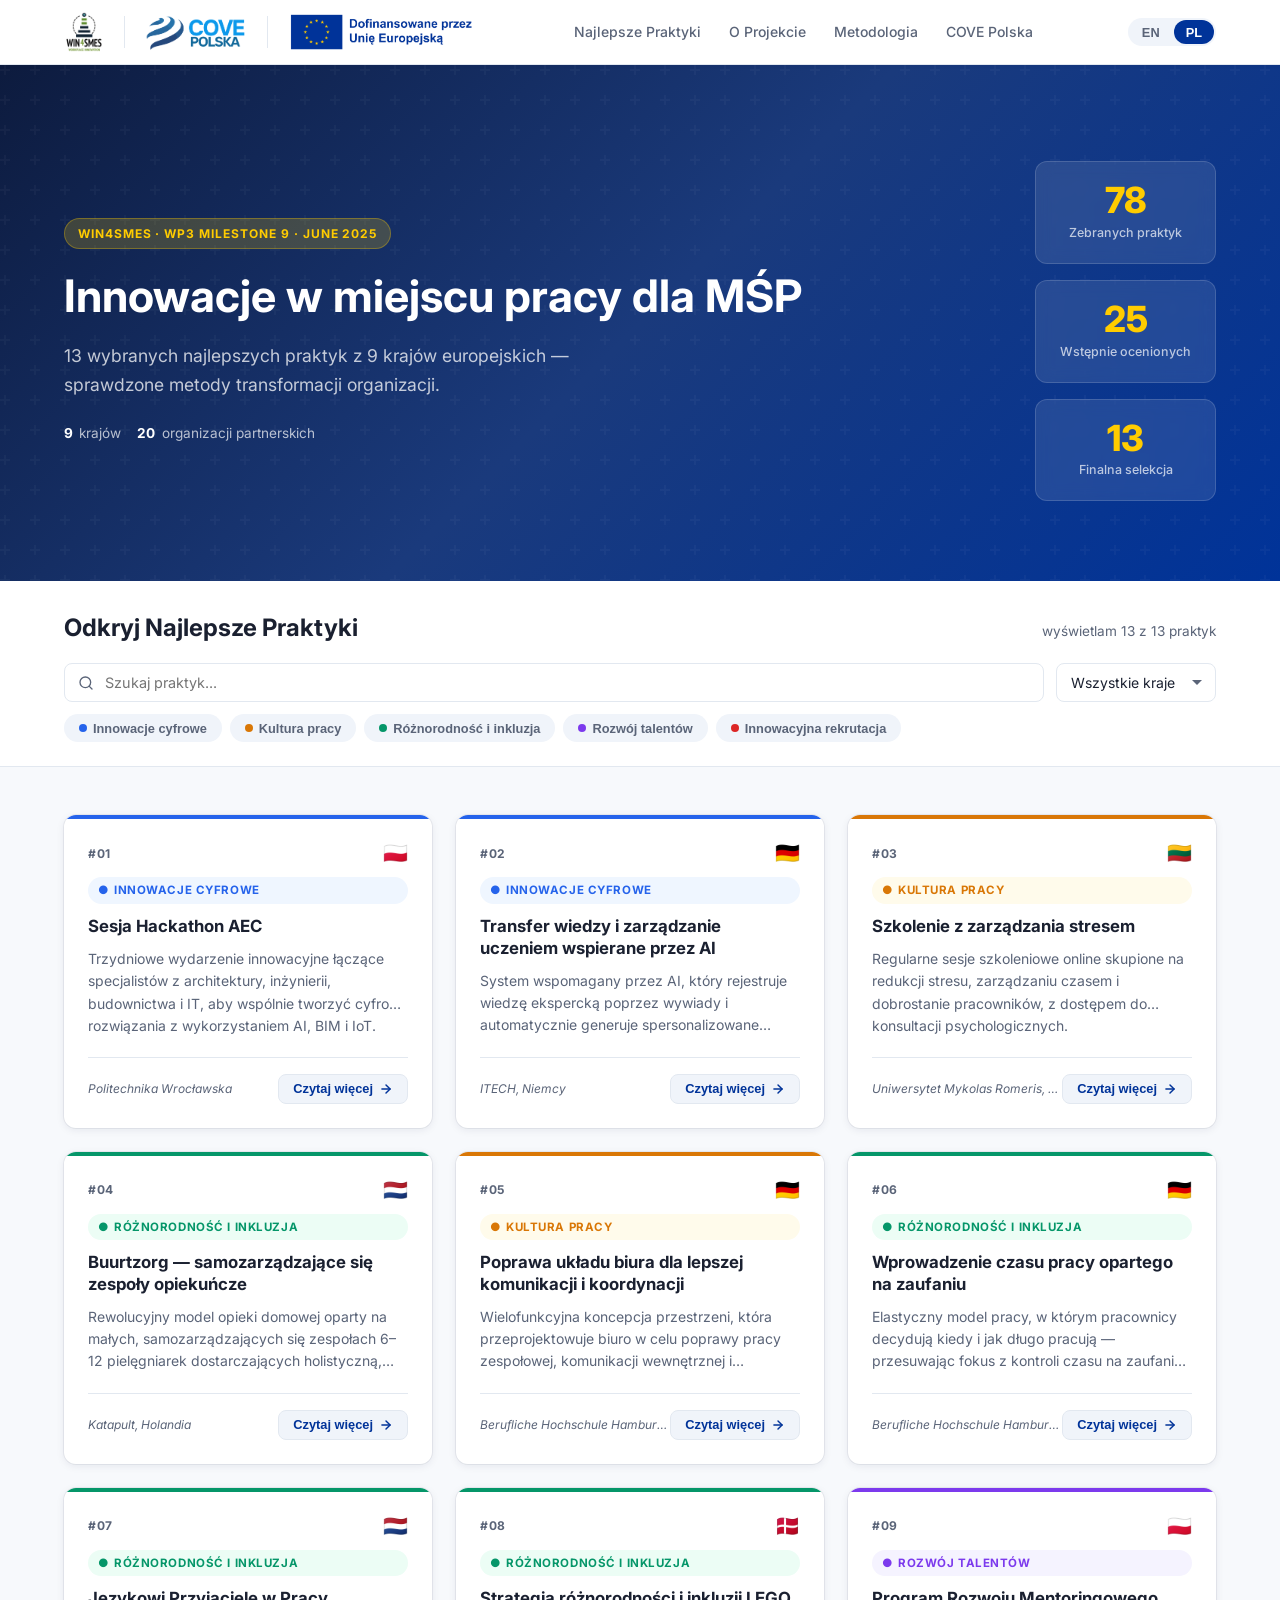
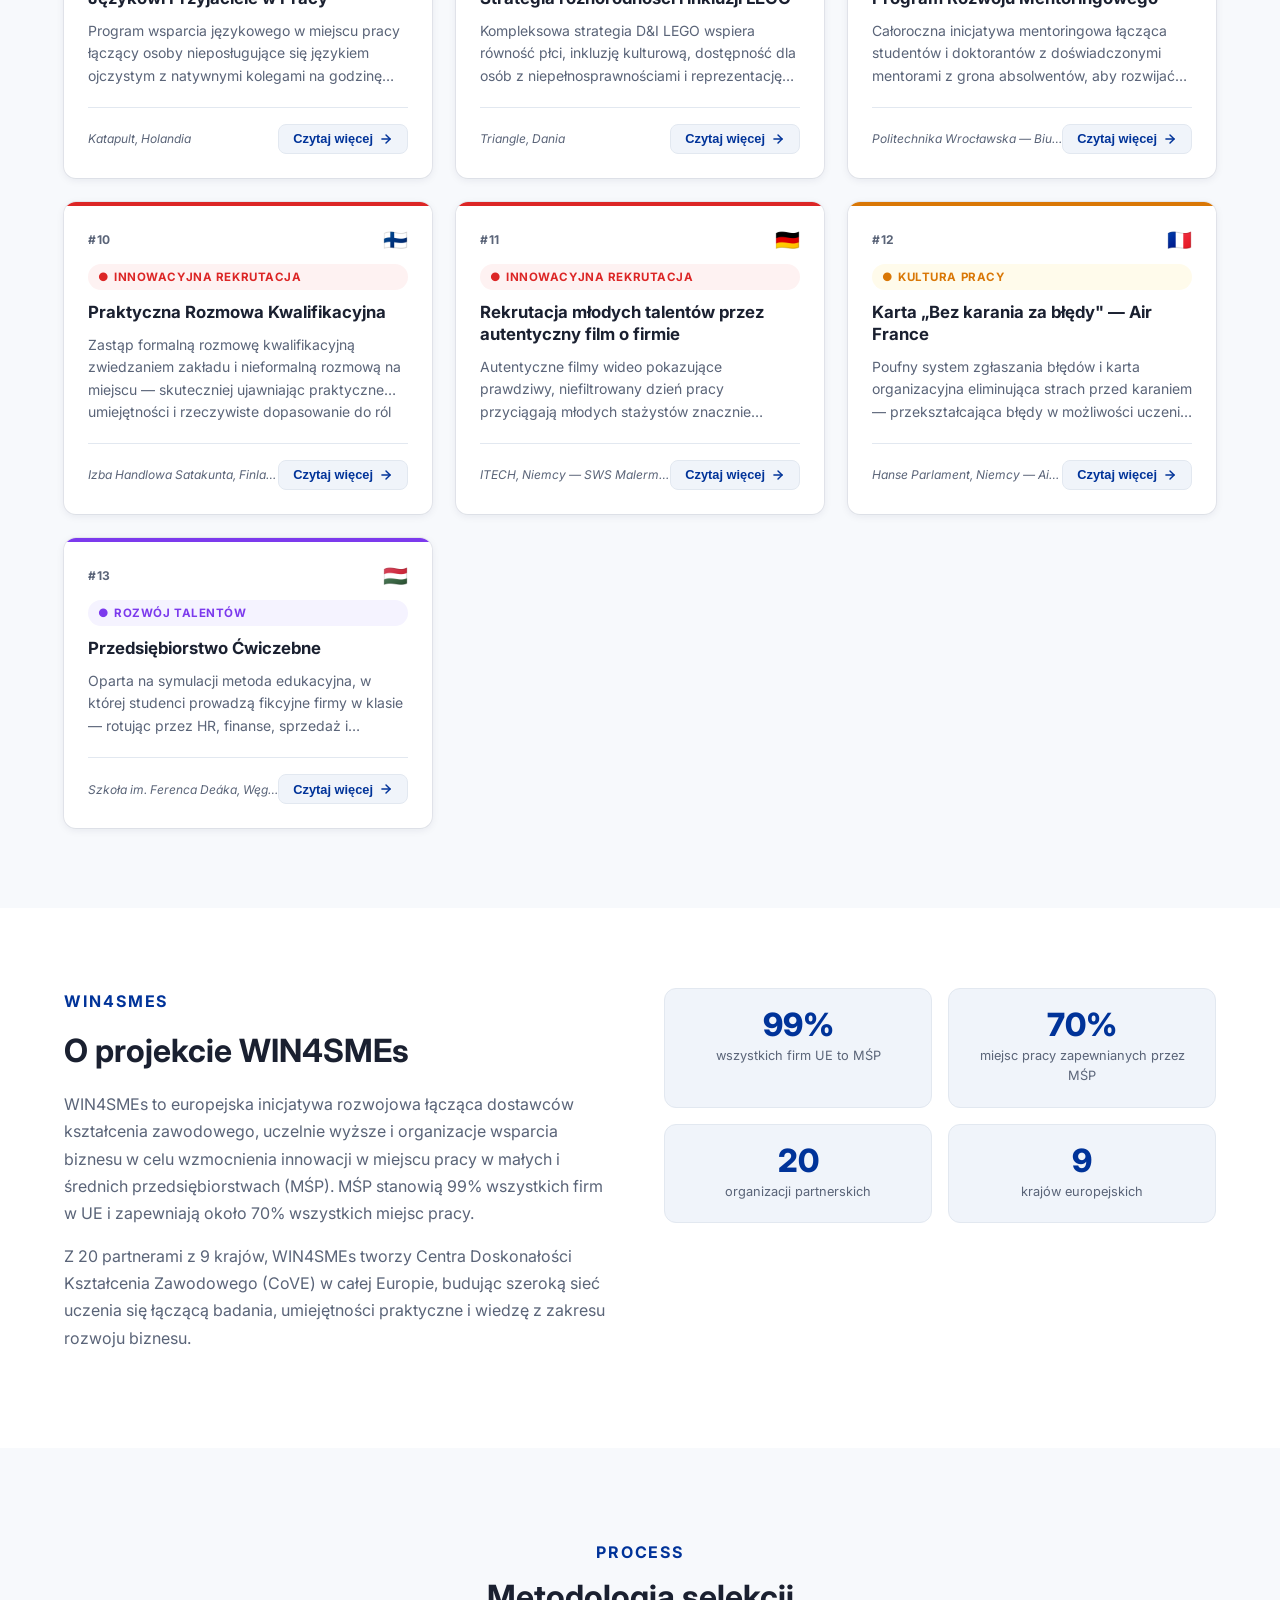
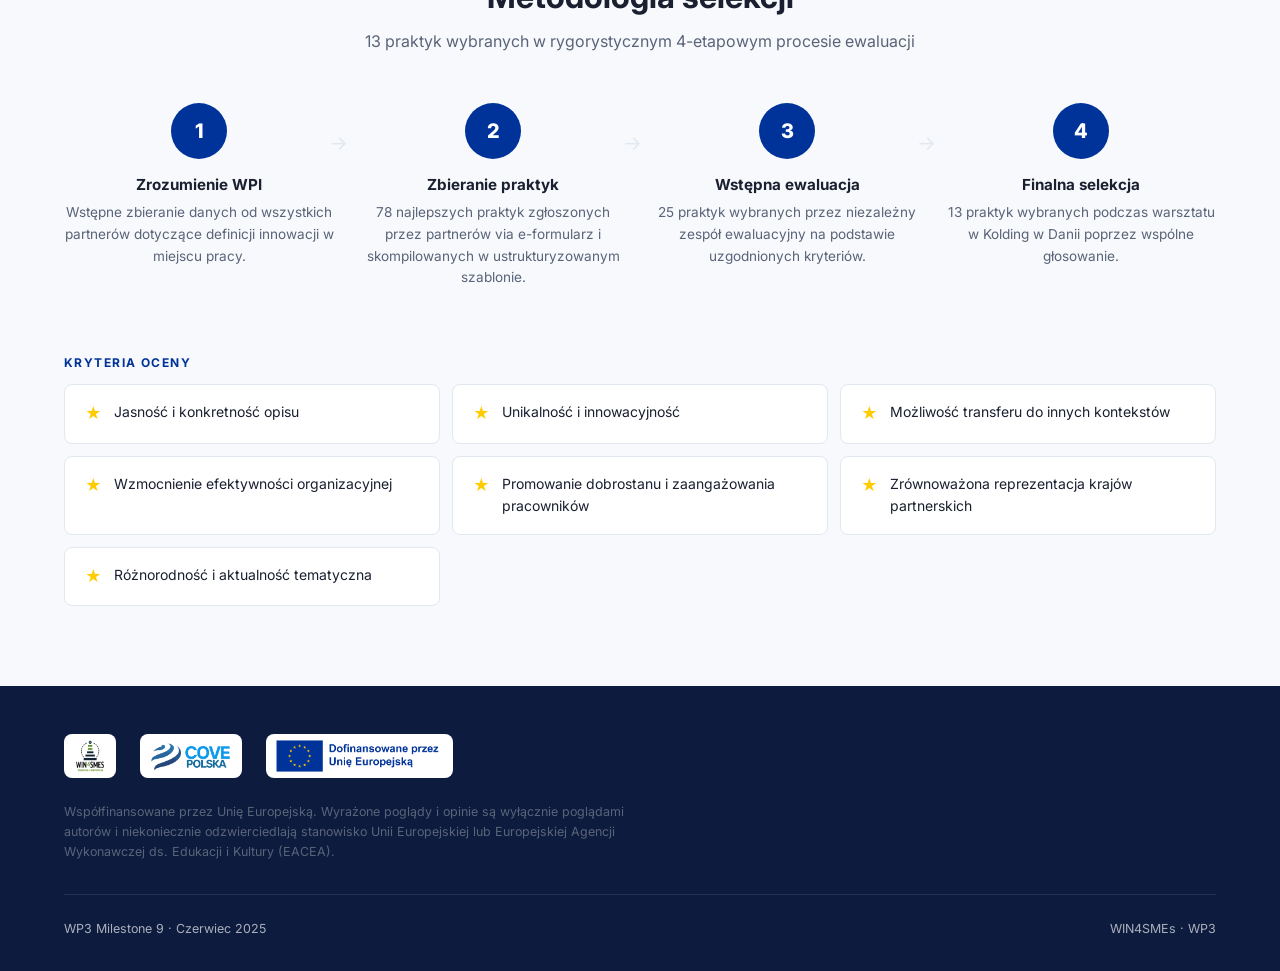
==== commit e9ca50b6: "Remove personal contact data from site" ====
--- a/index.html
+++ b/index.html
@@ -267,18 +267,6 @@
             and do not necessarily reflect those of the European Union or EACEA.
           </p>
         </div>
-        <div>
-          <a href="Milestone09_Workplace-Innovation-for-SMEs_Template-Best-Practices.pdf"
-             class="footer-download"
-             target="_blank"
-             rel="noopener noreferrer"
-             aria-label="Download full report PDF">
-            <svg width="16" height="16" viewBox="0 0 24 24" fill="none" stroke="currentColor" stroke-width="2" stroke-linecap="round" stroke-linejoin="round" aria-hidden="true">
-              <path d="M21 15v4a2 2 0 01-2 2H5a2 2 0 01-2-2v-4"/><polyline points="7 10 12 15 17 10"/><line x1="12" y1="15" x2="12" y2="3"/>
-            </svg>
-            <span data-i18n="footer_download">Download Full Report (PDF)</span>
-          </a>
-        </div>
       </div>
 
       <div class="footer-bottom">
